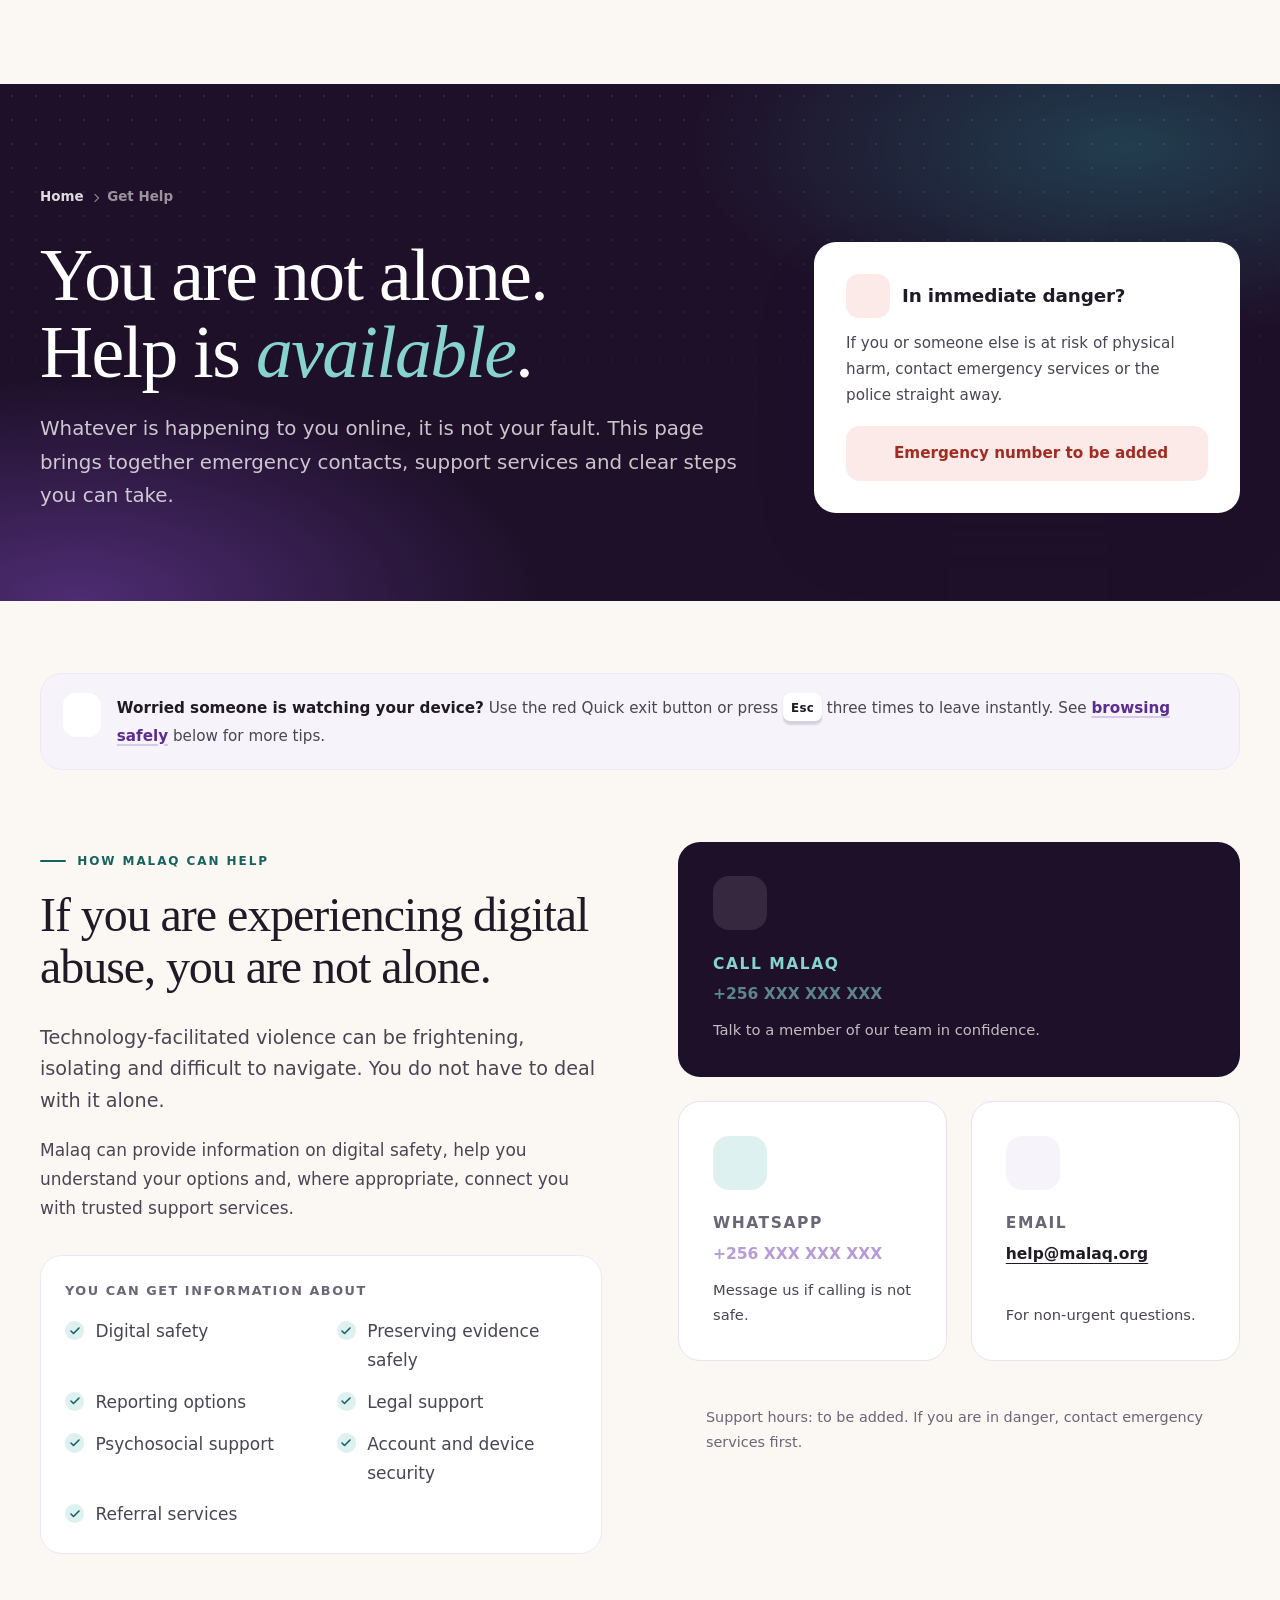
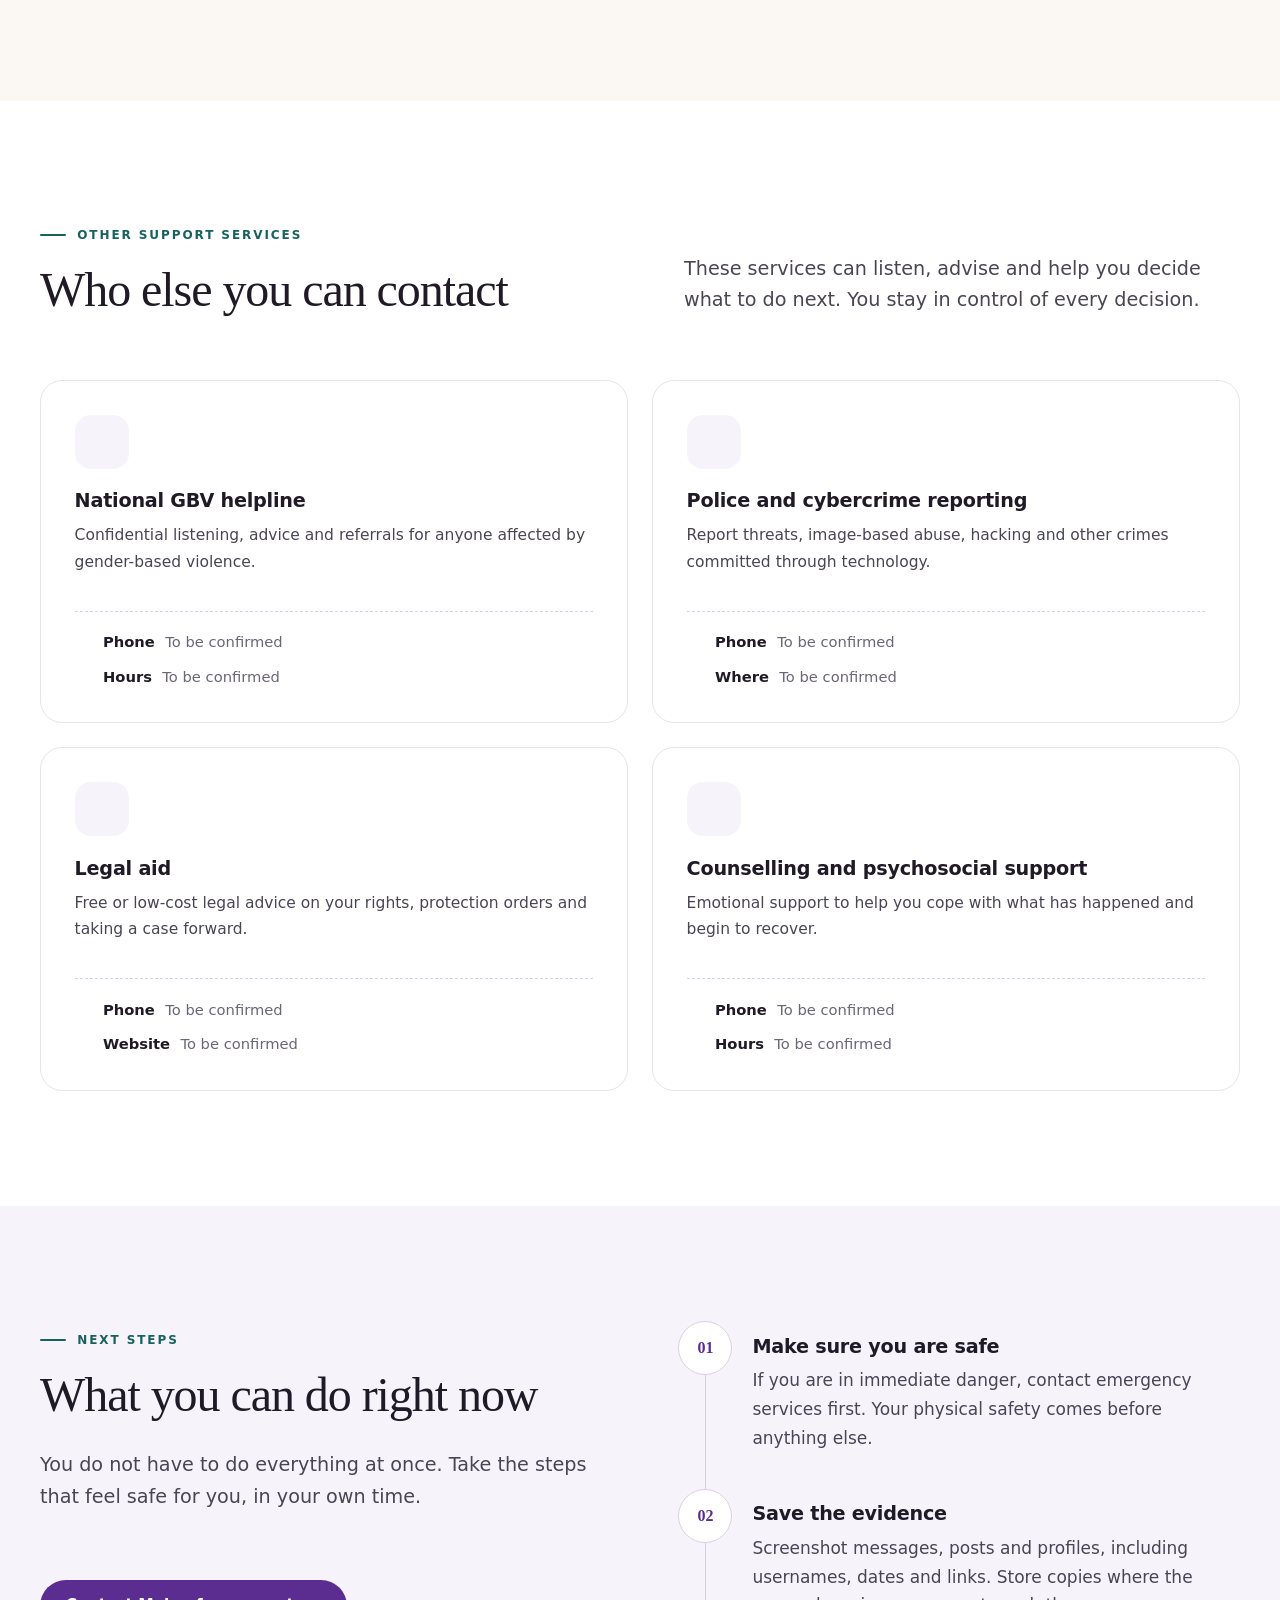
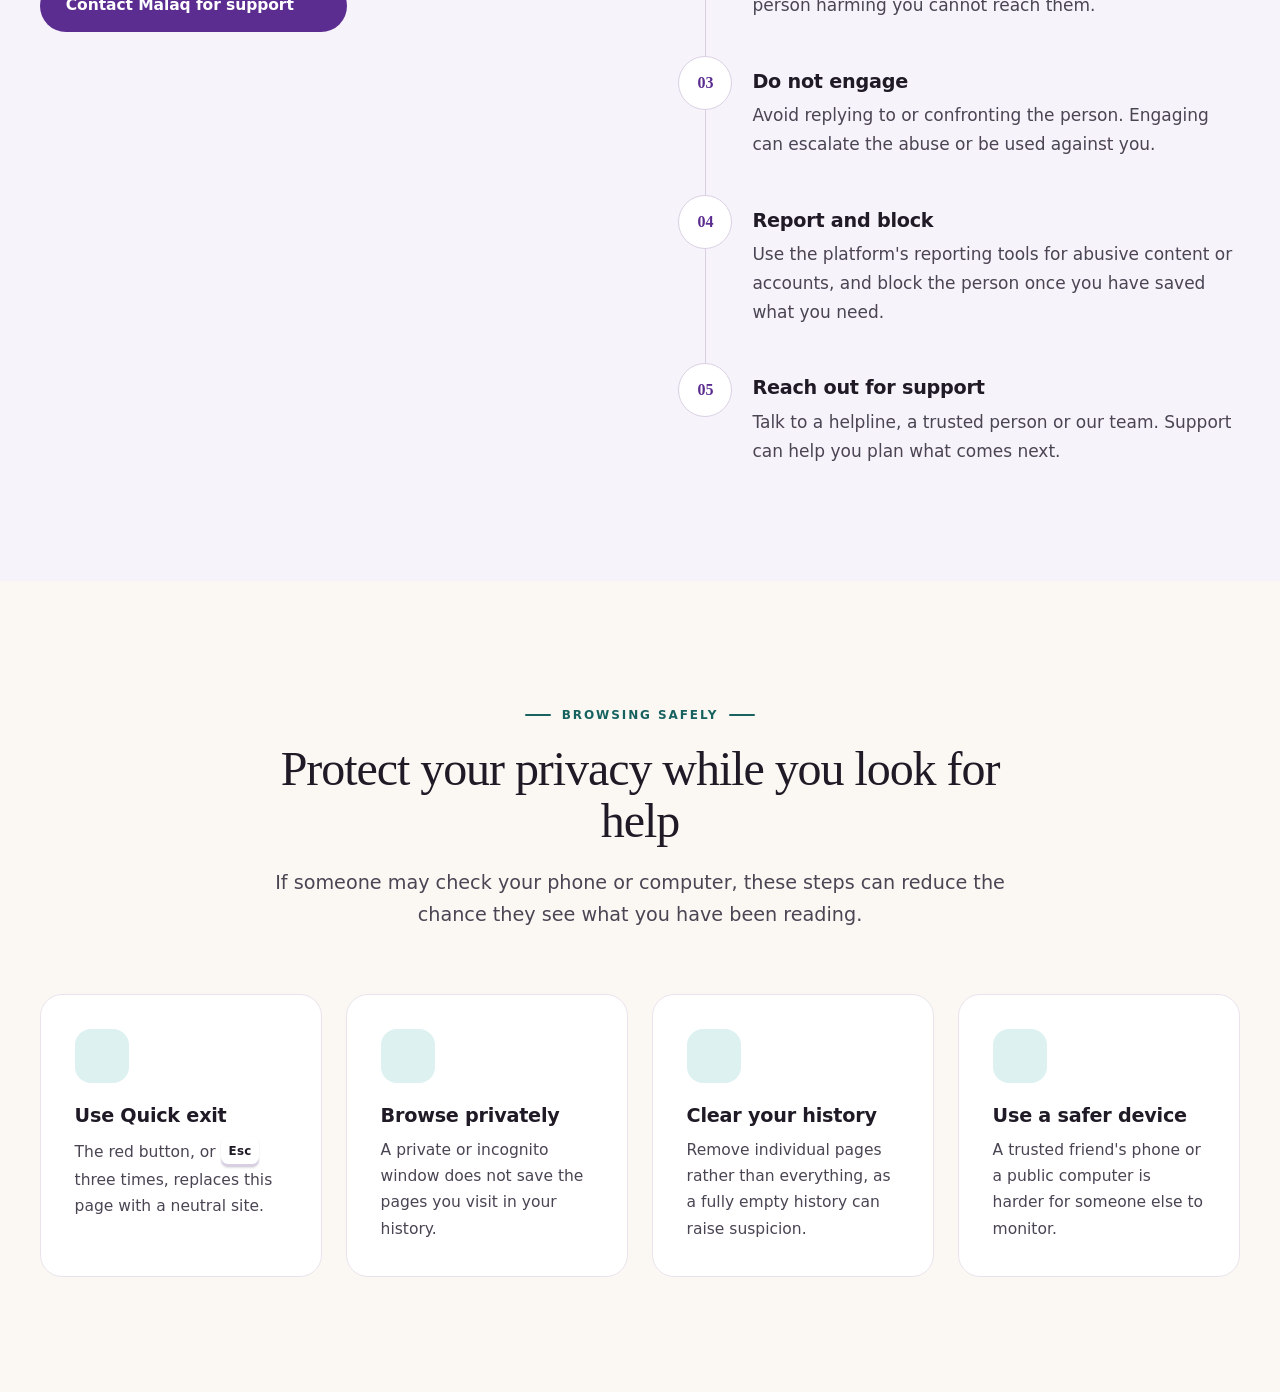
==== get-help.html @ be9f5a0f "Prepare the site for malaq.org Sets the published email addresses to malaq.org mailboxes, adds a sit" ====
<!DOCTYPE html>
<html lang="en">
<head>
  <meta charset="UTF-8" />
  <meta name="viewport" content="width=device-width, initial-scale=1" />
  <meta http-equiv="Content-Security-Policy" content="default-src 'self'; script-src 'self'; style-src 'self' https://fonts.googleapis.com; font-src https://fonts.gstatic.com; img-src 'self' data:; connect-src 'self' https://formspree.io; form-action 'self' https://formspree.io; base-uri 'self'; object-src 'none'; upgrade-insecure-requests" />
  <meta name="referrer" content="strict-origin-when-cross-origin" />
  <title>Get Help | Malaq Impact Initiative</title>
  <meta name="description" content="Support for anyone experiencing technology-facilitated gender-based violence in Uganda: emergency contacts, support services, next steps and safe browsing guidance." />
  <meta name="theme-color" content="#1e1029" />
  <meta property="og:site_name" content="Malaq Impact Initiative" />
  <meta property="og:title" content="Get help | Malaq Impact Initiative" />
  <meta property="og:description" content="Emergency contacts, support services and practical next steps." />
  <meta property="og:type" content="website" />
  <link rel="icon" type="image/svg+xml" href="assets/favicon.svg" />
  <link rel="preconnect" href="https://fonts.googleapis.com" />
  <link rel="preconnect" href="https://fonts.gstatic.com" crossorigin />
  <link rel="stylesheet" href="https://fonts.googleapis.com/css2?family=Fraunces:ital,opsz,wght@0,9..144,400;0,9..144,500;0,9..144,600;1,9..144,400;1,9..144,500&family=Manrope:wght@400;500;600;700;800&display=swap" />
  <link rel="stylesheet" href="assets/css/main.css" />
  <script src="assets/js/boot.js"></script>
  <script type="module" src="assets/js/main.js"></script>
</head>
<body>
  <a class="skip-link" href="#main">Skip to main content</a>
  <div id="site-header"></div>

  <main id="main">
    <section class="page-hero">
      <div class="container page-hero__grid">
        <div>
          <ol class="breadcrumb" data-reveal>
            <li><a class="breadcrumb__link" href="index.html">Home</a></li>
            <li aria-current="page">Get Help</li>
          </ol>
          <h1 class="page-hero__title" data-reveal data-reveal-delay="1">You are not alone. Help is <em>available</em>.</h1>
          <p class="page-hero__lead" data-reveal data-reveal-delay="2">
            Whatever is happening to you online, it is not your fault. This page brings together emergency contacts, support services and clear steps you can take.
          </p>
        </div>

        <aside class="urgent-card" data-reveal data-reveal-delay="3" aria-labelledby="urgent-title">
          <div class="urgent-card__head">
            <span class="icon-badge icon-badge--sm"><svg class="icon" aria-hidden="true"><use href="assets/icons/sprite.svg#alert-triangle"></use></svg></span>
            <h2 id="urgent-title">In immediate danger?</h2>
          </div>
          <p>If you or someone else is at risk of physical harm, contact emergency services or the police straight away.</p>
          <!-- TODO: insert the verified Uganda emergency number. -->
          <p class="urgent-card__number">
            <svg class="icon" aria-hidden="true"><use href="assets/icons/sprite.svg#phone"></use></svg>
            Emergency number to be added
          </p>
        </aside>
      </div>
    </section>

    <!-- Safe browsing notice -->
    <section class="section section--tight">
      <div class="container">
        <div class="notice" data-reveal>
          <span class="icon-badge icon-badge--sm"><svg class="icon" aria-hidden="true"><use href="assets/icons/sprite.svg#eye-off"></use></svg></span>
          <p><strong>Worried someone is watching your device?</strong> Use the red Quick exit button or press <kbd>Esc</kbd> three times to leave instantly. See <a href="#browse-safely">browsing safely</a> below for more tips.</p>
        </div>
      </div>
    </section>

    <!-- How Malaq can help -->
    <section class="section section--flush-top" id="malaq-support">
      <div class="container split split--top">
        <div data-reveal>
          <p class="label">How Malaq can help</p>
          <h2>If you are experiencing digital abuse, you are not alone.</h2>
          <p class="lead">Technology-facilitated violence can be frightening, isolating and difficult to navigate. You do not have to deal with it alone.</p>
          <p>Malaq can provide information on digital safety, help you understand your options and, where appropriate, connect you with trusted support services.</p>
          <div class="survivor-panel">
            <p class="survivor-panel__title">You can get information about</p>
            <ul class="list-check list-check--2col">
              <li>Digital safety</li>
              <li>Preserving evidence safely</li>
              <li>Reporting options</li>
              <li>Legal support</li>
              <li>Psychosocial support</li>
              <li>Account and device security</li>
              <li>Referral services</li>
            </ul>
          </div>
        </div>

        <!-- TODO: add Malaq's support phone, WhatsApp, email and hours. Only publish channels that are monitored. -->
        <div class="grid" data-reveal data-reveal-delay="1">
          <article class="card channel channel--highlight">
            <span class="icon-badge icon-badge--light"><svg class="icon" aria-hidden="true"><use href="assets/icons/sprite.svg#phone"></use></svg></span>
            <p class="channel__label">Call Malaq</p>
            <p class="channel__value channel__value--pending">+256 XXX XXX XXX</p>
            <p>Talk to a member of our team in confidence.</p>
          </article>
          <div class="grid grid--2">
            <article class="card channel">
              <span class="icon-badge icon-badge--teal"><svg class="icon" aria-hidden="true"><use href="assets/icons/sprite.svg#message-circle"></use></svg></span>
              <p class="channel__label">WhatsApp</p>
              <p class="channel__value channel__value--pending">+256 XXX XXX XXX</p>
              <p>Message us if calling is not safe.</p>
            </article>
            <article class="card channel">
              <span class="icon-badge"><svg class="icon" aria-hidden="true"><use href="assets/icons/sprite.svg#mail"></use></svg></span>
              <p class="channel__label">Email</p>
              <p class="channel__value"><a class="channel__link" href="mailto:help@malaq.org">help@malaq.org</a></p>
              <p>For non-urgent questions.</p>
            </article>
          </div>
          <p class="inline-note">
            <svg class="icon" aria-hidden="true"><use href="assets/icons/sprite.svg#clock"></use></svg>
            Support hours: to be added. If you are in danger, contact emergency services first.
          </p>
        </div>
      </div>
    </section>

    <!-- Support services -->
    <section class="section section--white">
      <div class="container">
        <div class="section-head section-head--split">
          <div data-reveal>
            <p class="label">Other support services</p>
            <h2>Who else you can contact</h2>
          </div>
          <p class="lead" data-reveal data-reveal-delay="1">
            These services can listen, advise and help you decide what to do next. You stay in control of every decision.
          </p>
        </div>

        <!-- TODO: fill in verified contact details for each service before launch. -->
        <div class="grid grid--2">
          <article class="card resource" data-reveal>
            <span class="icon-badge"><svg class="icon" aria-hidden="true"><use href="assets/icons/sprite.svg#phone"></use></svg></span>
            <h3>National GBV helpline</h3>
            <p>Confidential listening, advice and referrals for anyone affected by gender-based violence.</p>
            <dl class="resource__details">
              <div class="resource__row"><dt><svg class="icon" aria-hidden="true"><use href="assets/icons/sprite.svg#phone"></use></svg>Phone</dt><dd>To be confirmed</dd></div>
              <div class="resource__row"><dt><svg class="icon" aria-hidden="true"><use href="assets/icons/sprite.svg#clock"></use></svg>Hours</dt><dd>To be confirmed</dd></div>
            </dl>
          </article>
          <article class="card resource" data-reveal data-reveal-delay="1">
            <span class="icon-badge"><svg class="icon" aria-hidden="true"><use href="assets/icons/sprite.svg#flag"></use></svg></span>
            <h3>Police and cybercrime reporting</h3>
            <p>Report threats, image-based abuse, hacking and other crimes committed through technology.</p>
            <dl class="resource__details">
              <div class="resource__row"><dt><svg class="icon" aria-hidden="true"><use href="assets/icons/sprite.svg#phone"></use></svg>Phone</dt><dd>To be confirmed</dd></div>
              <div class="resource__row"><dt><svg class="icon" aria-hidden="true"><use href="assets/icons/sprite.svg#map-pin"></use></svg>Where</dt><dd>To be confirmed</dd></div>
            </dl>
          </article>
          <article class="card resource" data-reveal>
            <span class="icon-badge"><svg class="icon" aria-hidden="true"><use href="assets/icons/sprite.svg#briefcase"></use></svg></span>
            <h3>Legal aid</h3>
            <p>Free or low-cost legal advice on your rights, protection orders and taking a case forward.</p>
            <dl class="resource__details">
              <div class="resource__row"><dt><svg class="icon" aria-hidden="true"><use href="assets/icons/sprite.svg#phone"></use></svg>Phone</dt><dd>To be confirmed</dd></div>
              <div class="resource__row"><dt><svg class="icon" aria-hidden="true"><use href="assets/icons/sprite.svg#globe"></use></svg>Website</dt><dd>To be confirmed</dd></div>
            </dl>
          </article>
          <article class="card resource" data-reveal data-reveal-delay="1">
            <span class="icon-badge"><svg class="icon" aria-hidden="true"><use href="assets/icons/sprite.svg#activity"></use></svg></span>
            <h3>Counselling and psychosocial support</h3>
            <p>Emotional support to help you cope with what has happened and begin to recover.</p>
            <dl class="resource__details">
              <div class="resource__row"><dt><svg class="icon" aria-hidden="true"><use href="assets/icons/sprite.svg#phone"></use></svg>Phone</dt><dd>To be confirmed</dd></div>
              <div class="resource__row"><dt><svg class="icon" aria-hidden="true"><use href="assets/icons/sprite.svg#clock"></use></svg>Hours</dt><dd>To be confirmed</dd></div>
            </dl>
          </article>
        </div>
      </div>
    </section>

    <!-- Steps -->
    <section class="section section--lilac" id="next-steps">
      <div class="container split split--top">
        <div class="sticky-col" data-reveal>
          <p class="label">Next steps</p>
          <h2>What you can do right now</h2>
          <p class="lead">You do not have to do everything at once. Take the steps that feel safe for you, in your own time.</p>
          <a class="btn mt-lg" href="#malaq-support">
            Contact Malaq for support
            <svg class="icon" aria-hidden="true"><use href="assets/icons/sprite.svg#arrow-right"></use></svg>
          </a>
        </div>
        <ol class="steps" data-reveal data-reveal-delay="1">
          <li class="step"><div><h3>Make sure you are safe</h3><p>If you are in immediate danger, contact emergency services first. Your physical safety comes before anything else.</p></div></li>
          <li class="step"><div><h3>Save the evidence</h3><p>Screenshot messages, posts and profiles, including usernames, dates and links. Store copies where the person harming you cannot reach them.</p></div></li>
          <li class="step"><div><h3>Do not engage</h3><p>Avoid replying to or confronting the person. Engaging can escalate the abuse or be used against you.</p></div></li>
          <li class="step"><div><h3>Report and block</h3><p>Use the platform's reporting tools for abusive content or accounts, and block the person once you have saved what you need.</p></div></li>
          <li class="step"><div><h3>Reach out for support</h3><p>Talk to a helpline, a trusted person or our team. Support can help you plan what comes next.</p></div></li>
        </ol>
      </div>
    </section>

    <!-- Browse safely -->
    <section class="section" id="browse-safely">
      <div class="container">
        <div class="section-head section-head--center" data-reveal>
          <p class="label">Browsing safely</p>
          <h2>Protect your privacy while you look for help</h2>
          <p class="lead">If someone may check your phone or computer, these steps can reduce the chance they see what you have been reading.</p>
        </div>
        <div class="grid grid--4">
          <article class="card card--hover" data-reveal>
            <span class="icon-badge icon-badge--teal"><svg class="icon" aria-hidden="true"><use href="assets/icons/sprite.svg#exit"></use></svg></span>
            <h3>Use Quick exit</h3>
            <p>The red button, or <kbd>Esc</kbd> three times, replaces this page with a neutral site.</p>
          </article>
          <article class="card card--hover" data-reveal data-reveal-delay="1">
            <span class="icon-badge icon-badge--teal"><svg class="icon" aria-hidden="true"><use href="assets/icons/sprite.svg#eye-off"></use></svg></span>
            <h3>Browse privately</h3>
            <p>A private or incognito window does not save the pages you visit in your history.</p>
          </article>
          <article class="card card--hover" data-reveal data-reveal-delay="2">
            <span class="icon-badge icon-badge--teal"><svg class="icon" aria-hidden="true"><use href="assets/icons/sprite.svg#trash"></use></svg></span>
            <h3>Clear your history</h3>
            <p>Remove individual pages rather than everything, as a fully empty history can raise suspicion.</p>
          </article>
          <article class="card card--hover" data-reveal data-reveal-delay="3">
            <span class="icon-badge icon-badge--teal"><svg class="icon" aria-hidden="true"><use href="assets/icons/sprite.svg#monitor"></use></svg></span>
            <h3>Use a safer device</h3>
            <p>A trusted friend's phone or a public computer is harder for someone else to monitor.</p>
          </article>
        </div>
      </div>
    </section>
  </main>

  <div id="site-footer"></div>
</body>
</html>
---- assets/css/main.css ----
/* ==========================================================================
   Malaq Impact Initiative: design system
   1. Tokens  2. Base  3. Layout  4. Typography  5. Buttons and links
   6. Header  7. Footer  8. Heroes  9. Components  10. Pages  11. Motion
   ========================================================================== */

/* 1. Tokens ------------------------------------------------------------- */
:root {
  --plum-950: #170c20;
  --plum-900: #1e1029;
  --plum-800: #2a1640;
  --plum-700: #3b1f5c;
  --purple-600: #5c2d91;
  --purple-500: #7443ae;
  --purple-300: #b79bd8;
  --purple-200: #d8c8ea;
  --purple-100: #eee7f6;
  --purple-50: #f7f3fb;

  --teal-800: #0f4a48;
  --teal-700: #17625f;
  --teal-600: #1f7a78;
  --teal-500: #2ca6a4;
  --teal-300: #86d3d0;
  --teal-100: #dcf1f0;

  --apricot: #f2b880;
  --cream: #fbf8f4;
  --sand: #f4eee6;
  --white: #ffffff;

  --ink: #1f1a26;
  --ink-2: #4a4453;
  --ink-3: #6b6576;
  --line: #e9e2ec;
  --line-strong: #d9cfe2;

  --exit: #c2372b;
  --exit-dark: #a12c22;
  --success: #1c6e46;
  --success-bg: #e3f3ea;
  --error: #b3261e;
  --error-bg: #fbeae8;

  --font-display: "Fraunces", Georgia, "Times New Roman", serif;
  --font-sans: "Manrope", system-ui, -apple-system, "Segoe UI", Roboto, sans-serif;

  --container: 1240px;
  --gutter: clamp(1.25rem, 4vw, 2.5rem);
  --section-y: clamp(4.5rem, 9vw, 7.5rem);
  --header-h: 72px;

  --r-sm: 8px;
  --r-md: 14px;
  --r-lg: 22px;
  --r-xl: 30px;
  --r-full: 999px;

  --shadow-sm: 0 1px 2px rgba(30, 16, 41, 0.05), 0 4px 14px rgba(30, 16, 41, 0.05);
  --shadow-md: 0 18px 40px -20px rgba(30, 16, 41, 0.28);
  --shadow-lg: 0 32px 70px -28px rgba(30, 16, 41, 0.45);

  --ease: cubic-bezier(0.22, 1, 0.36, 1);
}

@media (min-width: 1180px) {
  :root {
    --header-h: 84px;
  }
}

/* 2. Base --------------------------------------------------------------- */
*,
*::before,
*::after {
  box-sizing: border-box;
}

html {
  -webkit-text-size-adjust: 100%;
  text-size-adjust: 100%;
  scroll-behavior: smooth;
  scroll-padding-top: calc(var(--header-h) + 1rem);
}

html.has-menu-open {
  overflow: hidden;
}

html.is-exiting body {
  visibility: hidden;
}

body {
  margin: 0;
  min-height: 100vh;
  font-family: var(--font-sans);
  font-size: 1rem;
  line-height: 1.7;
  color: var(--ink-2);
  background: var(--cream);
  -webkit-font-smoothing: antialiased;
  -moz-osx-font-smoothing: grayscale;
  text-rendering: optimizeLegibility;
  overflow-x: hidden;
}

@media (min-width: 768px) {
  body {
    font-size: 1.0625rem;
  }
}

img,
svg,
video {
  display: block;
  max-width: 100%;
}

a {
  color: inherit;
  text-decoration: none;
}

:where(p, li, dd) a:where(:not([class])) {
  color: var(--purple-600);
  font-weight: 600;
  text-decoration: underline;
  text-decoration-color: var(--purple-200);
  text-decoration-thickness: 2px;
  text-underline-offset: 3px;
  transition: text-decoration-color 0.2s ease, color 0.2s ease;
}

:where(p, li, dd) a:where(:not([class])):hover {
  color: var(--plum-700);
  text-decoration-color: currentColor;
}

button,
input,
select,
textarea {
  font: inherit;
  color: inherit;
}

button {
  cursor: pointer;
}

::selection {
  background: var(--teal-100);
  color: var(--ink);
}

:focus-visible {
  outline: 3px solid var(--teal-500);
  outline-offset: 3px;
  border-radius: 6px;
}

.sr-only {
  position: absolute;
  width: 1px;
  height: 1px;
  padding: 0;
  margin: -1px;
  overflow: hidden;
  clip: rect(0, 0, 0, 0);
  white-space: nowrap;
  border: 0;
}

.skip-link {
  position: fixed;
  top: 0.75rem;
  left: 0.75rem;
  z-index: 1000;
  padding: 0.75rem 1.1rem;
  border-radius: var(--r-sm);
  background: var(--plum-900);
  color: #fff;
  font-weight: 700;
  transform: translateY(-160%);
  transition: transform 0.2s ease;
}

.skip-link:focus {
  transform: translateY(0);
}

.icon {
  width: 24px;
  height: 24px;
  flex-shrink: 0;
  fill: none;
  stroke: currentColor;
  stroke-width: 1.8;
  stroke-linecap: round;
  stroke-linejoin: round;
}

kbd {
  display: inline-grid;
  place-items: center;
  min-width: 2.35rem;
  height: 1.9rem;
  padding: 0 0.5rem;
  border-radius: 7px;
  background: #fff;
  color: var(--ink);
  font: 700 0.74rem/1 var(--font-sans);
  letter-spacing: 0.02em;
  box-shadow: inset 0 -3px 0 var(--line-strong), 0 1px 2px rgba(0, 0, 0, 0.12);
  vertical-align: middle;
}

/* 3. Layout ------------------------------------------------------------- */
.container {
  width: 100%;
  max-width: calc(var(--container) + var(--gutter) * 2);
  margin-inline: auto;
  padding-inline: var(--gutter);
}

.container--narrow {
  max-width: calc(860px + var(--gutter) * 2);
}

.section {
  position: relative;
  padding-block: var(--section-y);
}

.section--tight {
  padding-block: clamp(3rem, 6vw, 4.5rem);
}

.section--flush-top {
  padding-top: 0;
}

.section--white {
  background: var(--white);
}

.section--sand {
  background: var(--sand);
}

.section--lilac {
  background: var(--purple-50);
}

.grid {
  display: grid;
  grid-template-columns: minmax(0, 1fr);
  gap: clamp(1rem, 2.4vw, 1.5rem);
}

@media (min-width: 640px) {
  .grid--2,
  .grid--3,
  .grid--4 {
    grid-template-columns: repeat(2, minmax(0, 1fr));
  }
}

@media (min-width: 1024px) {
  .grid--3 {
    grid-template-columns: repeat(3, minmax(0, 1fr));
  }

  .grid--4 {
    grid-template-columns: repeat(4, minmax(0, 1fr));
  }
}

.split {
  display: grid;
  gap: clamp(2.5rem, 6vw, 5.5rem);
  align-items: center;
}

@media (min-width: 960px) {
  .split {
    grid-template-columns: repeat(2, minmax(0, 1fr));
  }

  .split--top {
    align-items: start;
  }

  .split--wide-right {
    grid-template-columns: minmax(0, 0.85fr) minmax(0, 1.15fr);
  }

  .split--reverse > :first-child {
    order: 2;
  }

  .sticky-col {
    position: sticky;
    top: calc(var(--header-h) + 2rem);
  }
}

.stack > * + * {
  margin-top: 1rem;
}


/* 4. Typography --------------------------------------------------------- */
h1,
h2,
h3,
h4 {
  margin: 0 0 0.6em;
  color: var(--ink);
  line-height: 1.15;
}

h1,
h2 {
  font-family: var(--font-display);
  font-weight: 500;
  letter-spacing: -0.022em;
}

h1 {
  font-size: clamp(2.5rem, 5.5vw, 4.5rem);
  line-height: 1.04;
}

h2 {
  font-size: clamp(2rem, 3.8vw, 3rem);
  line-height: 1.08;
}

h3 {
  font-size: 1.2rem;
  font-weight: 700;
  letter-spacing: -0.012em;
  line-height: 1.3;
}

h4 {
  font-size: 1rem;
  font-weight: 700;
}

h1 em,
h2 em {
  font-style: italic;
  font-weight: 400;
  color: var(--teal-600);
}

p {
  margin: 0 0 1em;
}

p:last-child {
  margin-bottom: 0;
}

.lead {
  font-size: clamp(1.08rem, 1.5vw, 1.24rem);
  line-height: 1.65;
  color: var(--ink-2);
}

.label {
  display: inline-flex;
  align-items: center;
  gap: 0.7rem;
  margin: 0 0 1.15rem;
  font-size: 0.75rem;
  font-weight: 800;
  letter-spacing: 0.16em;
  text-transform: uppercase;
  color: var(--teal-700);
}

.label::before {
  content: "";
  width: 26px;
  height: 2px;
  border-radius: 2px;
  background: currentColor;
}

.label--light {
  color: var(--teal-300);
}

.section-head {
  max-width: 740px;
  margin-bottom: clamp(2.5rem, 5vw, 4rem);
}

.section-head h2 {
  margin-bottom: 0;
}

.section-head .lead {
  margin-top: 1.25rem;
}

.section-head--center {
  margin-inline: auto;
  text-align: center;
}

.section-head--center .label::after {
  content: "";
  width: 26px;
  height: 2px;
  border-radius: 2px;
  background: currentColor;
}

.section-head--split {
  display: grid;
  gap: 1.25rem;
  max-width: none;
}

.section-head--split .lead {
  margin-top: 0;
}

@media (min-width: 960px) {
  .section-head--split {
    grid-template-columns: minmax(0, 1fr) minmax(0, 1fr);
    gap: 5.5rem;
    align-items: end;
  }
}

/* 5. Buttons and links -------------------------------------------------- */
.btn {
  --btn-bg: var(--purple-600);
  --btn-fg: #fff;
  --btn-bd: transparent;
  --btn-bg-hover: var(--plum-700);
  display: inline-flex;
  align-items: center;
  justify-content: center;
  gap: 0.6rem;
  min-height: 52px;
  padding: 0.8rem 1.55rem;
  border: 1.5px solid var(--btn-bd);
  border-radius: var(--r-full);
  background: var(--btn-bg);
  color: var(--btn-fg);
  font: 700 0.97rem/1.1 var(--font-sans);
  letter-spacing: -0.005em;
  text-align: center;
  white-space: nowrap;
  cursor: pointer;
  transition: background-color 0.25s ease, border-color 0.25s ease, color 0.25s ease, transform 0.3s var(--ease),
    box-shadow 0.3s ease;
}

.btn .icon {
  width: 18px;
  height: 18px;
  stroke-width: 2.2;
  transition: transform 0.3s var(--ease);
}

.btn:hover {
  background: var(--btn-bg-hover);
  color: var(--btn-fg);
  transform: translateY(-2px);
  box-shadow: var(--shadow-md);
}

.btn:hover .icon {
  transform: translateX(3px);
}

.btn:active {
  transform: translateY(0);
}

.btn[disabled],
.btn.is-loading {
  cursor: progress;
  opacity: 0.85;
  transform: none;
}

.btn--teal {
  --btn-bg: var(--teal-300);
  --btn-fg: var(--plum-950);
  --btn-bg-hover: #a6e0dd;
}

.btn--white {
  --btn-bg: #fff;
  --btn-fg: var(--plum-900);
  --btn-bg-hover: var(--purple-50);
}

.btn--outline {
  --btn-bg: transparent;
  --btn-fg: var(--ink);
  --btn-bd: var(--line-strong);
  --btn-bg-hover: var(--white);
}

.btn--outline:hover {
  border-color: var(--ink);
  box-shadow: none;
}

.btn--outline-light {
  --btn-bg: transparent;
  --btn-fg: #fff;
  --btn-bd: rgba(255, 255, 255, 0.35);
  --btn-bg-hover: rgba(255, 255, 255, 0.08);
}

.btn--outline-light:hover {
  border-color: #fff;
  box-shadow: none;
}

.btn--sm {
  min-height: 42px;
  padding: 0.55rem 1.1rem;
  font-size: 0.9rem;
}

.btn-group {
  display: flex;
  flex-wrap: wrap;
  gap: 0.85rem;
}

.btn-group--center {
  justify-content: center;
}

@media (max-width: 479px) {
  .btn-group .btn {
    flex: 1 1 100%;
  }
}

.btn .spinner {
  display: none;
  width: 18px;
  height: 18px;
  border: 2px solid rgba(255, 255, 255, 0.35);
  border-top-color: #fff;
  border-radius: 50%;
  animation: spin 0.8s linear infinite;
}

.btn.is-loading .spinner {
  display: block;
}

.btn.is-loading .icon {
  display: none;
}

.link-arrow {
  display: inline-flex;
  align-items: center;
  gap: 0.5rem;
  font-weight: 700;
  color: var(--purple-600);
  transition: color 0.2s ease, gap 0.3s var(--ease);
}

.link-arrow .icon {
  width: 18px;
  height: 18px;
  stroke-width: 2.2;
  transition: transform 0.3s var(--ease);
}

.link-arrow:hover {
  color: var(--plum-700);
}

.link-arrow:hover .icon {
  transform: translateX(4px);
}

.link-arrow--light {
  color: var(--teal-300);
}

.link-arrow--light:hover {
  color: #fff;
}

/* 6. Header ------------------------------------------------------------- */
#site-header {
  position: sticky;
  top: 0;
  z-index: 100;
  min-height: var(--header-h);
}

.site-header {
  position: relative;
  display: flex;
  align-items: center;
  height: var(--header-h);
  transition: box-shadow 0.3s ease;
}

/* The blur lives on a pseudo-element: backdrop-filter on the header itself
   would become the containing block for the fixed mobile menu. */
.site-header::before {
  content: "";
  position: absolute;
  inset: 0;
  z-index: -1;
  background: rgba(251, 248, 244, 0.86);
  -webkit-backdrop-filter: saturate(160%) blur(14px);
  backdrop-filter: saturate(160%) blur(14px);
  border-bottom: 1px solid transparent;
  transition: background-color 0.3s ease, border-color 0.3s ease;
}

.site-header.is-scrolled {
  box-shadow: 0 10px 30px -24px rgba(30, 16, 41, 0.45);
}

.site-header.is-scrolled::before,
.site-header[data-menu-open="true"]::before {
  background: rgba(251, 248, 244, 0.97);
  border-bottom-color: var(--line);
}

.site-header__inner {
  display: flex;
  align-items: center;
  gap: 1rem;
}

.brand {
  display: inline-flex;
  align-items: center;
  gap: 0.65rem;
  min-width: 0;
  margin-right: auto;
  color: var(--plum-900);
}

.brand__mark {
  width: 36px;
  height: 36px;
  flex-shrink: 0;
  transition: transform 0.4s var(--ease);
}

.brand:hover .brand__mark {
  transform: rotate(-6deg) scale(1.04);
}

.brand__text {
  display: flex;
  flex-direction: column;
  min-width: 0;
  line-height: 1;
}

.brand__name {
  font-family: var(--font-display);
  font-size: 1.14rem;
  font-weight: 600;
  letter-spacing: -0.01em;
}

.brand__sub {
  margin-top: 0.28rem;
  font-size: 0.56rem;
  font-weight: 800;
  letter-spacing: 0.17em;
  text-transform: uppercase;
  color: var(--ink-3);
  white-space: nowrap;
}

.brand--light {
  color: #fff;
}

.brand--light .brand__sub {
  color: rgba(255, 255, 255, 0.55);
}

@media (min-width: 1180px) {
  .brand__mark {
    width: 40px;
    height: 40px;
  }

  .brand__name {
    font-size: 1.28rem;
  }

  .brand__sub {
    font-size: 0.6rem;
  }
}

.nav {
  display: none;
}

.nav__list {
  display: flex;
  align-items: center;
  gap: 0.1rem;
  margin: 0;
  padding: 0;
  list-style: none;
}

.nav__link {
  position: relative;
  display: block;
  padding: 0.55rem 0.75rem;
  border-radius: var(--r-full);
  font-size: 0.92rem;
  font-weight: 600;
  color: var(--ink-2);
  transition: color 0.2s ease, background-color 0.2s ease;
}

.nav__link:hover {
  color: var(--ink);
  background: var(--purple-50);
}

.nav__link[aria-current="page"] {
  color: var(--purple-600);
}

.nav__link[aria-current="page"]::after {
  content: "";
  position: absolute;
  left: 50%;
  bottom: 0.12rem;
  width: 5px;
  height: 5px;
  border-radius: 50%;
  background: var(--teal-500);
  transform: translateX(-50%);
}

.header-actions {
  display: flex;
  align-items: center;
  gap: 0.5rem;
  flex-shrink: 0;
}

.header-help {
  display: none;
}

@media (min-width: 1180px) {
  .nav,
  .header-help {
    display: inline-flex;
  }

  .header-actions {
    gap: 0.6rem;
  }
}

.quick-exit {
  display: inline-flex;
  align-items: center;
  gap: 0.45rem;
  height: 42px;
  padding: 0 1rem 0 0.85rem;
  border: 0;
  border-radius: var(--r-full);
  background: var(--exit);
  color: #fff;
  font: 700 0.86rem/1 var(--font-sans);
  white-space: nowrap;
  box-shadow: 0 8px 18px -10px rgba(194, 55, 43, 0.75);
  transition: background-color 0.2s ease, transform 0.2s ease;
}

.quick-exit .icon {
  width: 17px;
  height: 17px;
  stroke-width: 2.3;
}

.quick-exit:hover {
  background: var(--exit-dark);
  transform: translateY(-1px);
}

.quick-exit__short {
  display: none;
}

@media (max-width: 399px) {
  .quick-exit {
    padding: 0 0.85rem 0 0.75rem;
  }

  .quick-exit__full {
    display: none;
  }

  .quick-exit__short {
    display: inline;
  }
}

.nav-toggle {
  display: inline-grid;
  place-items: center;
  width: 44px;
  height: 44px;
  padding: 0;
  border: 1px solid var(--line-strong);
  border-radius: 13px;
  background: var(--white);
  color: var(--ink);
  transition: border-color 0.2s ease, background-color 0.2s ease;
}

.nav-toggle:hover {
  border-color: var(--ink-3);
}

.nav-toggle__bars {
  position: relative;
  width: 18px;
  height: 12px;
}

.nav-toggle__bars span {
  position: absolute;
  left: 0;
  width: 100%;
  height: 2px;
  border-radius: 2px;
  background: currentColor;
  transition: top 0.3s var(--ease), transform 0.3s var(--ease), opacity 0.2s ease;
}

.nav-toggle__bars span:nth-child(1) {
  top: 0;
}

.nav-toggle__bars span:nth-child(2) {
  top: 5px;
}

.nav-toggle__bars span:nth-child(3) {
  top: 10px;
}

[data-menu-open="true"] .nav-toggle__bars span:nth-child(1) {
  top: 5px;
  transform: rotate(45deg);
}

[data-menu-open="true"] .nav-toggle__bars span:nth-child(2) {
  opacity: 0;
}

[data-menu-open="true"] .nav-toggle__bars span:nth-child(3) {
  top: 5px;
  transform: rotate(-45deg);
}

@media (min-width: 1180px) {
  .nav-toggle {
    display: none;
  }
}

.mobile-menu {
  position: fixed;
  inset: var(--header-h) 0 0 0;
  overflow-y: auto;
  overscroll-behavior: contain;
  background: var(--cream);
  visibility: hidden;
  opacity: 0;
  transform: translateY(-10px);
  transition: opacity 0.3s var(--ease), transform 0.4s var(--ease), visibility 0s linear 0.4s;
}

[data-menu-open="true"] .mobile-menu {
  visibility: visible;
  opacity: 1;
  transform: none;
  transition: opacity 0.3s var(--ease), transform 0.4s var(--ease), visibility 0s;
}

@media (min-width: 1180px) {
  .mobile-menu {
    display: none;
  }
}

.mobile-menu__inner {
  display: flex;
  flex-direction: column;
  gap: 2rem;
  min-height: 100%;
  padding-block: 1rem 2rem;
}

.mobile-menu__list {
  margin: 0;
  padding: 0;
  list-style: none;
  counter-reset: menu;
}

@media (min-width: 700px) {
  .mobile-menu__list {
    display: grid;
    grid-template-columns: 1fr 1fr;
    column-gap: 2.5rem;
  }
}

.mobile-menu__list li {
  border-bottom: 1px solid var(--line);
  opacity: 0;
  transform: translateY(12px);
  transition: opacity 0.4s var(--ease), transform 0.5s var(--ease);
}

[data-menu-open="true"] .mobile-menu__list li {
  opacity: 1;
  transform: none;
}

[data-menu-open="true"] .mobile-menu__list li:nth-child(2) { transition-delay: 0.03s; }
[data-menu-open="true"] .mobile-menu__list li:nth-child(3) { transition-delay: 0.06s; }
[data-menu-open="true"] .mobile-menu__list li:nth-child(4) { transition-delay: 0.09s; }
[data-menu-open="true"] .mobile-menu__list li:nth-child(5) { transition-delay: 0.12s; }
[data-menu-open="true"] .mobile-menu__list li:nth-child(6) { transition-delay: 0.15s; }
[data-menu-open="true"] .mobile-menu__list li:nth-child(7) { transition-delay: 0.18s; }
[data-menu-open="true"] .mobile-menu__list li:nth-child(8) { transition-delay: 0.21s; }

.mobile-menu__link {
  display: flex;
  align-items: baseline;
  gap: 1rem;
  padding: 0.9rem 0;
  font-family: var(--font-display);
  font-size: clamp(1.45rem, 5.6vw, 1.85rem);
  font-weight: 500;
  letter-spacing: -0.015em;
  color: var(--ink);
  transition: color 0.2s ease, padding 0.3s var(--ease);
}

.mobile-menu__link::before {
  counter-increment: menu;
  content: counter(menu, decimal-leading-zero);
  min-width: 1.6rem;
  font: 700 0.7rem/1 var(--font-sans);
  letter-spacing: 0.08em;
  color: var(--ink-3);
}

.mobile-menu__link:hover {
  padding-left: 0.35rem;
  color: var(--purple-600);
}

.mobile-menu__link[aria-current="page"] {
  color: var(--purple-600);
}

.mobile-menu__link[aria-current="page"]::before {
  color: var(--teal-600);
}

.mobile-menu__foot {
  margin-top: auto;
  padding: 1.5rem;
  border-radius: var(--r-lg);
  background: var(--plum-900);
  color: rgba(255, 255, 255, 0.72);
  font-size: 0.93rem;
}

.mobile-menu__title {
  margin-bottom: 0.4rem;
  font-family: var(--font-display);
  font-size: 1.3rem;
  color: #fff;
}

.mobile-menu__foot .btn {
  margin-top: 1.1rem;
}

/* 7. Footer ------------------------------------------------------------- */
.site-footer {
  position: relative;
  overflow: hidden;
  isolation: isolate;
  background: var(--plum-950);
  color: rgba(255, 255, 255, 0.64);
}

.site-footer::before {
  content: "";
  position: absolute;
  inset: 0;
  z-index: -1;
  background: radial-gradient(45% 55% at 100% 0%, rgba(44, 166, 164, 0.16), transparent 70%),
    radial-gradient(40% 50% at 0% 100%, rgba(116, 67, 174, 0.28), transparent 70%);
}

.footer-cta {
  display: grid;
  gap: 2rem;
  padding-block: clamp(3.5rem, 7vw, 5.5rem);
  border-bottom: 1px solid rgba(255, 255, 255, 0.1);
}

@media (min-width: 900px) {
  .footer-cta {
    grid-template-columns: minmax(0, 1fr) auto;
    align-items: end;
  }
}

.footer-cta__title {
  max-width: 17ch;
  margin: 0;
  color: #fff;
  font-size: clamp(2.1rem, 4.6vw, 3.5rem);
}

.footer-cta__title em {
  color: var(--teal-300);
}

.footer-main {
  display: grid;
  gap: 2.5rem;
  padding-block: clamp(3rem, 6vw, 4.5rem);
}

@media (min-width: 640px) {
  .footer-main {
    grid-template-columns: repeat(2, minmax(0, 1fr));
  }
}

@media (min-width: 1024px) {
  .footer-main {
    grid-template-columns: minmax(0, 1.6fr) repeat(3, minmax(0, 1fr));
    gap: 3rem;
  }
}

.footer-about {
  max-width: 36ch;
  margin: 1.25rem 0 0;
  font-size: 0.95rem;
}

.footer__heading {
  margin: 0 0 1.15rem;
  font-family: var(--font-sans);
  line-height: 1.3;
  font-size: 0.72rem;
  font-weight: 800;
  letter-spacing: 0.16em;
  text-transform: uppercase;
  color: #fff;
}

.footer__links {
  display: grid;
  gap: 0.75rem;
  margin: 0;
  padding: 0;
  list-style: none;
}

.footer__link {
  font-size: 0.95rem;
  color: rgba(255, 255, 255, 0.7);
  transition: color 0.2s ease;
}

.footer__link:hover {
  color: #fff;
}

.footer__contact {
  display: flex;
  align-items: flex-start;
  gap: 0.65rem;
  font-size: 0.95rem;
}

.footer-about + .footer__contact {
  margin: 1rem 0 0;
}

.footer__contact .icon {
  width: 18px;
  height: 18px;
  margin-top: 0.2rem;
  color: var(--teal-300);
}

.socials {
  display: flex;
  flex-wrap: wrap;
  gap: 0.55rem;
  margin-top: 1.6rem;
}

.social {
  display: grid;
  place-items: center;
  width: 42px;
  height: 42px;
  border: 1px solid rgba(255, 255, 255, 0.16);
  border-radius: 50%;
  color: rgba(255, 255, 255, 0.82);
  transition: background-color 0.25s ease, color 0.25s ease, border-color 0.25s ease, transform 0.3s var(--ease);
}

.social .icon {
  width: 18px;
  height: 18px;
}

.social:hover {
  background: var(--teal-300);
  border-color: var(--teal-300);
  color: var(--plum-950);
  transform: translateY(-3px);
}

.footer-bottom {
  display: flex;
  flex-wrap: wrap;
  align-items: center;
  justify-content: space-between;
  gap: 0.9rem 2rem;
  padding-block: 1.6rem;
  border-top: 1px solid rgba(255, 255, 255, 0.1);
  font-size: 0.85rem;
  color: rgba(255, 255, 255, 0.5);
}

.footer-bottom p {
  margin: 0;
}

.footer-safety {
  display: inline-flex;
  flex-wrap: wrap;
  align-items: center;
  gap: 0.35rem;
}

.footer-safety kbd {
  min-width: 2rem;
  height: 1.6rem;
  font-size: 0.66rem;
}

.footer-wordmark {
  margin: 0 0 -0.16em;
  font-family: var(--font-display);
  font-size: clamp(6rem, 24vw, 19rem);
  font-weight: 500;
  line-height: 0.8;
  letter-spacing: -0.05em;
  text-align: center;
  color: rgba(255, 255, 255, 0.035);
  white-space: nowrap;
  user-select: none;
  pointer-events: none;
}

.back-to-top {
  position: fixed;
  right: clamp(1rem, 3vw, 1.75rem);
  bottom: clamp(1rem, 3vw, 1.75rem);
  z-index: 90;
  display: grid;
  place-items: center;
  width: 48px;
  height: 48px;
  border: 0;
  border-radius: 50%;
  background: var(--plum-900);
  color: #fff;
  box-shadow: var(--shadow-md);
  opacity: 0;
  visibility: hidden;
  transform: translateY(12px);
  transition: opacity 0.3s ease, transform 0.35s var(--ease), visibility 0s linear 0.35s, background-color 0.2s ease;
}

.back-to-top.is-visible {
  opacity: 1;
  visibility: visible;
  transform: none;
  transition: opacity 0.3s ease, transform 0.35s var(--ease), visibility 0s, background-color 0.2s ease;
}

.back-to-top:hover {
  background: var(--purple-600);
}

.back-to-top .icon {
  width: 20px;
  height: 20px;
  stroke-width: 2.2;
}

/* 8. Heroes ------------------------------------------------------------- */
.hero,
.page-hero {
  position: relative;
  overflow: hidden;
  isolation: isolate;
  background: var(--plum-900);
  color: rgba(255, 255, 255, 0.74);
}

.hero::before,
.page-hero::before {
  content: "";
  position: absolute;
  inset: 0;
  z-index: -2;
  background: radial-gradient(55% 60% at 88% 12%, rgba(44, 166, 164, 0.3), transparent 62%),
    radial-gradient(55% 65% at 6% 100%, rgba(116, 67, 174, 0.55), transparent 66%);
}

.hero::after,
.page-hero::after {
  content: "";
  position: absolute;
  inset: 0;
  z-index: -1;
  background-image: radial-gradient(rgba(255, 255, 255, 0.1) 1px, transparent 1.3px);
  background-size: 24px 24px;
  -webkit-mask-image: linear-gradient(180deg, #000 0%, transparent 80%);
  mask-image: linear-gradient(180deg, #000 0%, transparent 80%);
}

.hero {
  padding-block: clamp(3rem, 7vw, 6rem) clamp(4rem, 8vw, 7rem);
}

.hero__grid {
  display: grid;
  gap: clamp(3rem, 6vw, 4.5rem);
  align-items: center;
}

@media (min-width: 1024px) {
  .hero__grid {
    grid-template-columns: minmax(0, 1.1fr) minmax(0, 0.9fr);
  }
}

.hero__eyebrow {
  display: inline-flex;
  align-items: center;
  gap: 0.65rem;
  margin: 0;
  padding: 0.45rem 1rem 0.45rem 0.6rem;
  border: 1px solid rgba(255, 255, 255, 0.16);
  border-radius: var(--r-full);
  background: rgba(255, 255, 255, 0.04);
  font-size: 0.8rem;
  font-weight: 600;
  line-height: 1.3;
  color: rgba(255, 255, 255, 0.86);
}

.pulse-dot {
  position: relative;
  width: 8px;
  height: 8px;
  flex-shrink: 0;
  border-radius: 50%;
  background: var(--teal-300);
}

.pulse-dot::after {
  content: "";
  position: absolute;
  inset: -4px;
  border-radius: 50%;
  border: 2px solid var(--teal-300);
  opacity: 0;
  animation: pulse 2.4s ease-out infinite;
}

.hero__title {
  margin: 1.5rem 0 1.5rem;
  font-size: clamp(2.9rem, 8.4vw, 5.9rem);
  font-weight: 500;
  line-height: 0.96;
  letter-spacing: -0.035em;
  color: #fff;
}

.hero__title span {
  display: block;
}

.hero__title em {
  color: var(--teal-300);
}

.hero__tagline {
  max-width: 36ch;
  margin-bottom: 1rem;
  font-size: clamp(1.15rem, 2vw, 1.45rem);
  font-weight: 700;
  line-height: 1.4;
  letter-spacing: -0.01em;
  color: #fff;
}

.hero__text {
  max-width: 54ch;
  margin-bottom: 2.25rem;
  color: rgba(255, 255, 255, 0.72);
}

.hero__points {
  display: flex;
  flex-wrap: wrap;
  gap: 0.75rem 1.75rem;
  margin: 2.5rem 0 0;
  padding: 1.5rem 0 0;
  list-style: none;
  border-top: 1px solid rgba(255, 255, 255, 0.12);
  font-size: 0.9rem;
  font-weight: 600;
  color: rgba(255, 255, 255, 0.78);
}

.hero__points li {
  display: inline-flex;
  align-items: center;
  gap: 0.5rem;
}

.hero__points .icon {
  width: 18px;
  height: 18px;
  stroke-width: 2.4;
  color: var(--teal-300);
}

.hero__visual {
  position: relative;
  max-width: 560px;
  width: 100%;
  margin-inline: auto;
}

.hero__visual::before {
  content: "";
  position: absolute;
  inset: 1.25rem -1.25rem -1.25rem 1.25rem;
  border: 1px solid rgba(134, 211, 208, 0.35);
  border-radius: var(--r-xl);
}

.hero__frame {
  position: relative;
  aspect-ratio: 4 / 3;
  border-radius: var(--r-xl);
  overflow: hidden;
}

@media (min-width: 1024px) {
  .hero__frame {
    aspect-ratio: 4 / 5;
  }
}

.float-card {
  position: absolute;
  z-index: 2;
  display: flex;
  align-items: center;
  gap: 0.8rem;
  padding: 0.85rem 1.1rem 0.85rem 0.85rem;
  border-radius: var(--r-md);
  background: #fff;
  color: var(--ink);
  font-size: 0.86rem;
  line-height: 1.35;
  box-shadow: var(--shadow-lg);
}

.float-card strong {
  display: block;
  font-size: 0.95rem;
}

.float-card__icon {
  display: grid;
  place-items: center;
  width: 42px;
  height: 42px;
  flex-shrink: 0;
  border-radius: 12px;
  background: var(--teal-100);
  color: var(--teal-700);
}

.float-card--help {
  left: 0.9rem;
  bottom: 0.9rem;
  transition: transform 0.35s var(--ease);
}

.float-card--help:hover {
  transform: translateY(-4px);
}

.float-card--help > .icon {
  width: 18px;
  height: 18px;
  color: var(--purple-600);
}

.float-card--exit {
  top: 0.9rem;
  right: 0.9rem;
  flex-direction: column;
  align-items: flex-start;
  gap: 0.45rem;
  padding: 0.85rem 1rem;
  font-size: 0.78rem;
  font-weight: 600;
  color: var(--ink-2);
}

.keys {
  display: flex;
  gap: 0.3rem;
}

@media (max-width: 479px) {
  .float-card--exit {
    display: none;
  }
}

@media (min-width: 1024px) {
  .float-card--help {
    left: -2rem;
    bottom: 3rem;
    animation: float 7s ease-in-out infinite;
  }

  .float-card--exit {
    top: 2.5rem;
    right: -1.5rem;
    animation: float 8s ease-in-out -3s infinite;
  }
}

.page-hero {
  padding-block: clamp(3.5rem, 8vw, 6.5rem) clamp(3.5rem, 7vw, 5.5rem);
}

.page-hero__grid {
  display: grid;
  gap: 2.5rem;
  align-items: end;
}

@media (min-width: 1024px) {
  .page-hero__grid {
    grid-template-columns: minmax(0, 1.25fr) minmax(0, 0.75fr);
    gap: 4rem;
  }
}

.page-hero__title {
  max-width: 17ch;
  margin-bottom: 1.35rem;
  color: #fff;
  font-size: clamp(2.5rem, 6vw, 4.6rem);
}

.page-hero__title em {
  color: var(--teal-300);
}

.page-hero__lead {
  max-width: 58ch;
  margin: 0;
  font-size: clamp(1.06rem, 1.7vw, 1.24rem);
  color: rgba(255, 255, 255, 0.76);
}

.breadcrumb {
  display: flex;
  flex-wrap: wrap;
  align-items: center;
  gap: 0.55rem;
  margin: 0 0 1.75rem;
  padding: 0;
  list-style: none;
  font-size: 0.84rem;
  font-weight: 600;
  color: rgba(255, 255, 255, 0.55);
}

.breadcrumb li {
  display: inline-flex;
  align-items: center;
  gap: 0.55rem;
}

.breadcrumb li + li::before {
  content: "";
  width: 6px;
  height: 6px;
  border-top: 1.5px solid currentColor;
  border-right: 1.5px solid currentColor;
  transform: rotate(45deg);
}

.breadcrumb__link {
  color: rgba(255, 255, 255, 0.85);
  transition: color 0.2s ease;
}

.breadcrumb__link:hover {
  color: var(--teal-300);
}

/* 9. Components --------------------------------------------------------- */

/* Image placeholders */
.ph {
  position: relative;
  display: grid;
  place-items: center;
  width: 100%;
  height: 100%;
  min-height: 200px;
  overflow: hidden;
  border-radius: inherit;
  background-color: var(--purple-50);
  background-image: repeating-linear-gradient(135deg, rgba(92, 45, 145, 0.055) 0 1px, transparent 1px 14px);
  color: var(--purple-500);
  text-align: center;
}

.ph__inner {
  display: flex;
  flex-direction: column;
  align-items: center;
  gap: 0.65rem;
  max-width: 30ch;
  padding: 1.5rem;
  font-size: 0.82rem;
  font-weight: 600;
  line-height: 1.45;
}

.ph__inner .icon {
  width: 36px;
  height: 36px;
  stroke-width: 1.3;
  opacity: 0.85;
}

.ph--dark {
  background-color: rgba(255, 255, 255, 0.04);
  background-image: repeating-linear-gradient(135deg, rgba(255, 255, 255, 0.05) 0 1px, transparent 1px 14px);
  border: 1px solid rgba(255, 255, 255, 0.12);
  color: rgba(255, 255, 255, 0.62);
}

.ph--rounded {
  border-radius: var(--r-xl);
}

.ph--avatar {
  aspect-ratio: 1 / 1;
  height: auto;
  min-height: 0;
  border-radius: var(--r-lg);
}

.ratio-4x3 {
  aspect-ratio: 4 / 3;
  height: auto;
}

.ratio-16x10 {
  aspect-ratio: 16 / 10;
  height: auto;
  min-height: 0;
}

.ratio-wide {
  aspect-ratio: 16 / 9;
  height: auto;
}

@media (min-width: 768px) {
  .ratio-wide {
    aspect-ratio: 21 / 8;
  }
}

/* Marquee */
.marquee {
  overflow: hidden;
  padding-block: 1.1rem;
  background: var(--teal-600);
  color: #fff;
}

.marquee__track {
  display: flex;
  width: max-content;
  animation: marquee 50s linear infinite;
}

.marquee:hover .marquee__track {
  animation-play-state: paused;
}

.marquee__group {
  display: flex;
  flex-shrink: 0;
  margin: 0;
  padding: 0;
  list-style: none;
}

.marquee__item {
  display: inline-flex;
  align-items: center;
  gap: 1.9rem;
  padding-right: 1.9rem;
  font-family: var(--font-display);
  font-size: clamp(1.1rem, 2vw, 1.4rem);
  font-style: italic;
  white-space: nowrap;
}

.marquee__item::after {
  content: "";
  width: 7px;
  height: 7px;
  background: var(--teal-300);
  transform: rotate(45deg);
}

/* Stats */
.stats {
  display: grid;
  gap: 2rem;
  margin-top: clamp(3.5rem, 7vw, 5rem);
  padding-top: clamp(2rem, 4vw, 3rem);
  border-top: 1px solid var(--line-strong);
}

@media (min-width: 768px) {
  .stats {
    grid-template-columns: repeat(3, minmax(0, 1fr));
    gap: 3rem;
  }
}

.stat__num {
  display: block;
  margin-bottom: 0.75rem;
  font-family: var(--font-display);
  font-size: clamp(3.4rem, 6.5vw, 5rem);
  font-weight: 400;
  line-height: 0.9;
  letter-spacing: -0.04em;
  color: var(--purple-600);
  font-variant-numeric: tabular-nums;
}

.stat__label {
  max-width: 30ch;
  margin: 0;
  font-size: 0.97rem;
}

/* Pillars */
.pillars {
  border-top: 1px solid var(--line-strong);
}

.pillar {
  position: relative;
  display: grid;
  gap: 0.75rem;
  padding-block: clamp(1.75rem, 3.5vw, 2.6rem);
  border-bottom: 1px solid var(--line-strong);
}

@media (min-width: 768px) {
  .pillar {
    grid-template-columns: 70px minmax(0, 0.8fr) minmax(0, 1.2fr) auto;
    gap: 2rem;
    align-items: center;
  }
}

.pillar__num {
  font-family: var(--font-display);
  font-size: 1rem;
  font-weight: 600;
  color: var(--teal-600);
}

.pillar__title {
  margin: 0;
  font-family: var(--font-display);
  font-size: clamp(2.1rem, 4.4vw, 3.3rem);
  font-weight: 500;
  line-height: 1;
  letter-spacing: -0.025em;
  transition: color 0.3s ease, transform 0.45s var(--ease);
}

.pillar__text {
  max-width: 50ch;
  margin: 0;
}

.pillar__icon {
  display: none;
  place-items: center;
  width: 58px;
  height: 58px;
  border: 1px solid var(--line-strong);
  border-radius: 50%;
  color: var(--purple-600);
  transition: background-color 0.3s ease, color 0.3s ease, border-color 0.3s ease, transform 0.45s var(--ease);
}

@media (min-width: 768px) {
  .pillar__icon {
    display: grid;
  }
}

@media (hover: hover) {
  .pillar:hover .pillar__title {
    color: var(--purple-600);
    transform: translateX(8px);
  }

  .pillar:hover .pillar__icon {
    background: var(--purple-600);
    border-color: var(--purple-600);
    color: #fff;
    transform: rotate(-10deg);
  }
}

/* Bento tiles */
.bento {
  display: grid;
  gap: 1rem;
}

@media (min-width: 640px) {
  .bento {
    grid-template-columns: repeat(2, minmax(0, 1fr));
  }

  .tile--feature {
    grid-column: span 2;
  }
}

@media (min-width: 1024px) {
  .bento {
    grid-template-columns: repeat(4, minmax(0, 1fr));
  }
}

.tile {
  position: relative;
  display: flex;
  gap: 1rem;
  padding: 1.25rem;
  border: 1px solid var(--line);
  border-radius: var(--r-lg);
  background: #fff;
  transition: transform 0.4s var(--ease), box-shadow 0.4s ease, border-color 0.3s ease;
}

@media (min-width: 640px) {
  .tile {
    flex-direction: column;
    padding: 1.6rem;
  }
}

.tile h3 {
  margin: 0 0 0.35rem;
  font-size: 1.06rem;
}

.tile p {
  margin: 0;
  font-size: 0.93rem;
  line-height: 1.6;
  color: var(--ink-3);
}

.tile__icon {
  display: grid;
  place-items: center;
  width: 48px;
  height: 48px;
  flex-shrink: 0;
  border-radius: 14px;
  background: var(--purple-50);
  color: var(--purple-600);
  transition: background-color 0.3s ease, color 0.3s ease, transform 0.4s var(--ease);
}

.tile:hover {
  border-color: transparent;
  box-shadow: var(--shadow-md);
  transform: translateY(-4px);
}

.tile:hover .tile__icon {
  background: var(--purple-600);
  color: #fff;
  transform: scale(1.05);
}

.tile--feature {
  flex-direction: column;
  justify-content: space-between;
  gap: 2rem;
  padding: clamp(1.75rem, 3vw, 2.4rem);
  overflow: hidden;
  isolation: isolate;
  border-color: transparent;
  background: var(--plum-800);
  color: rgba(255, 255, 255, 0.72);
}

.tile--feature::after {
  content: "";
  position: absolute;
  right: -30%;
  bottom: -40%;
  z-index: -1;
  width: 90%;
  aspect-ratio: 1;
  border-radius: 50%;
  background: radial-gradient(circle, rgba(44, 166, 164, 0.35), transparent 65%);
  transition: transform 0.6s var(--ease);
}

.tile--feature:hover::after {
  transform: scale(1.15);
}

.tile--feature h3 {
  max-width: 20ch;
  margin-bottom: 0.75rem;
  font-family: var(--font-display);
  font-size: clamp(1.5rem, 2.4vw, 1.9rem);
  font-weight: 500;
  color: #fff;
}

.tile--feature p {
  max-width: 40ch;
  margin-bottom: 1.25rem;
  color: rgba(255, 255, 255, 0.7);
}

.tile__big {
  font-family: var(--font-display);
  font-size: clamp(5rem, 11vw, 8.5rem);
  font-weight: 400;
  line-height: 0.8;
  letter-spacing: -0.05em;
  color: var(--teal-300);
}

/* Cards */
.card {
  position: relative;
  padding: clamp(1.5rem, 3vw, 2.1rem);
  border: 1px solid var(--line);
  border-radius: var(--r-lg);
  background: #fff;
}

.card h3 {
  margin-bottom: 0.5rem;
}

.card p {
  font-size: 0.97rem;
}

.card--hover {
  transition: transform 0.4s var(--ease), box-shadow 0.4s ease, border-color 0.3s ease;
}

.card--hover:hover {
  border-color: transparent;
  box-shadow: var(--shadow-md);
  transform: translateY(-4px);
}

.card__index {
  position: absolute;
  top: clamp(1.5rem, 3vw, 2.1rem);
  right: clamp(1.5rem, 3vw, 2.1rem);
  font-family: var(--font-display);
  font-size: 0.95rem;
  font-weight: 600;
  color: var(--purple-300);
}

.icon-badge {
  display: grid;
  place-items: center;
  width: 54px;
  height: 54px;
  margin-bottom: 1.3rem;
  border-radius: 16px;
  background: var(--purple-50);
  color: var(--purple-600);
}

.icon-badge--teal {
  background: var(--teal-100);
  color: var(--teal-700);
}

.icon-badge--light {
  background: rgba(255, 255, 255, 0.1);
  color: var(--teal-300);
}

.icon-badge--sm {
  width: 44px;
  height: 44px;
  margin: 0;
  border-radius: 13px;
}

.icon-badge--sm .icon {
  width: 20px;
  height: 20px;
}

/* Checklist */
.list-check {
  display: grid;
  gap: 0.8rem;
  margin: 0;
  padding: 0;
  list-style: none;
}

.list-check li {
  position: relative;
  padding-left: 1.9rem;
}

.list-check li::before {
  content: "";
  position: absolute;
  top: 0.22em;
  left: 0;
  width: 1.2rem;
  height: 1.2rem;
  border-radius: 50%;
  background: var(--teal-100)
    url("data:image/svg+xml,%3Csvg xmlns='http://www.w3.org/2000/svg' viewBox='0 0 24 24' fill='none' stroke='%2317625f' stroke-width='3.2' stroke-linecap='round' stroke-linejoin='round'%3E%3Cpolyline points='20 6 9 17 4 12'/%3E%3C/svg%3E")
    center / 62% no-repeat;
}

/* Feature list */
.feature-list {
  display: grid;
  gap: 1.5rem;
  margin: 2.25rem 0;
  padding: 0;
  list-style: none;
}

.feature-list li {
  display: grid;
  grid-template-columns: auto minmax(0, 1fr);
  gap: 1.1rem;
  align-items: start;
}

.feature-list h3 {
  margin: 0.15rem 0 0.25rem;
  font-size: 1.05rem;
}

.feature-list p {
  margin: 0;
  font-size: 0.97rem;
}

/* Media stack */
.media-stack {
  position: relative;
}

.media-stack .ph {
  aspect-ratio: 4 / 3;
  height: auto;
}

@media (min-width: 960px) {
  .media-stack .ph {
    aspect-ratio: 4 / 5;
  }
}

.media-stack__badge {
  position: absolute;
  right: clamp(0.9rem, 3vw, 1.5rem);
  bottom: clamp(0.9rem, 3vw, 1.5rem);
  display: flex;
  align-items: center;
  gap: 0.85rem;
  max-width: 270px;
  padding: 1rem 1.15rem;
  border-radius: var(--r-md);
  background: var(--plum-900);
  color: rgba(255, 255, 255, 0.72);
  font-size: 0.85rem;
  line-height: 1.4;
  box-shadow: var(--shadow-lg);
}

.media-stack__badge strong {
  display: block;
  font-size: 0.95rem;
  color: #fff;
}

@media (min-width: 1100px) {
  .media-stack__badge {
    right: -1.75rem;
    bottom: 2.5rem;
  }
}

/* Help band */
.help-band {
  position: relative;
  display: grid;
  gap: 2rem;
  padding: clamp(2rem, 5vw, 4rem);
  overflow: hidden;
  isolation: isolate;
  border-radius: var(--r-xl);
  background: linear-gradient(135deg, var(--teal-700), var(--teal-800));
  color: rgba(255, 255, 255, 0.8);
}

.help-band::before,
.help-band::after {
  content: "";
  position: absolute;
  z-index: -1;
  border-radius: 50%;
  border: 1px solid rgba(255, 255, 255, 0.12);
}

.help-band::before {
  width: 420px;
  height: 420px;
  right: -140px;
  top: -180px;
}

.help-band::after {
  width: 620px;
  height: 620px;
  right: -240px;
  top: -280px;
}

@media (min-width: 960px) {
  .help-band {
    grid-template-columns: minmax(0, 1.35fr) minmax(0, 0.65fr);
    gap: 4rem;
    align-items: center;
  }
}

.help-band h2 {
  max-width: 18ch;
  margin-bottom: 1rem;
  color: #fff;
}

.help-band p {
  max-width: 52ch;
  margin-bottom: 2rem;
}

.help-band__aside {
  padding: 1.75rem;
  border-radius: var(--r-lg);
  background: rgba(255, 255, 255, 0.08);
  border: 1px solid rgba(255, 255, 255, 0.14);
}

.help-band__aside h3 {
  color: #fff;
}

.help-band__aside p {
  margin: 0;
  font-size: 0.95rem;
}

/* Path cards */
.path-card {
  display: flex;
  flex-direction: column;
  height: 100%;
  padding: clamp(1.75rem, 3vw, 2.25rem);
  border: 1px solid var(--line);
  border-radius: var(--r-lg);
  background: var(--cream);
  transition: transform 0.4s var(--ease), box-shadow 0.4s ease, background-color 0.3s ease, border-color 0.3s ease;
}

.path-card p {
  margin-bottom: 1.75rem;
  font-size: 0.97rem;
}

.path-card .link-arrow {
  margin-top: auto;
}

.path-card:hover {
  border-color: transparent;
  background: #fff;
  box-shadow: var(--shadow-md);
  transform: translateY(-5px);
}

.path-card:hover .link-arrow .icon {
  transform: translateX(4px);
}

.path-card .icon-badge {
  transition: background-color 0.3s ease, color 0.3s ease;
}

.path-card:hover .icon-badge {
  background: var(--purple-600);
  color: #fff;
}

/* Statement */
.statement {
  max-width: 30ch;
  margin: 0;
  font-family: var(--font-display);
  font-size: clamp(1.75rem, 3.6vw, 2.9rem);
  font-weight: 400;
  line-height: 1.22;
  letter-spacing: -0.02em;
  color: var(--ink);
}

.statement mark,
.definition__quote mark {
  padding: 0 0.08em;
  background: linear-gradient(transparent 60%, rgba(242, 184, 128, 0.55) 60%);
  color: inherit;
}

/* Definition */
.definition {
  position: relative;
  padding: clamp(1.75rem, 4vw, 3rem);
  border: 1px solid var(--line);
  border-radius: var(--r-xl);
  background: #fff;
  box-shadow: var(--shadow-sm);
}

.definition__quote {
  margin: 0 0 1.75rem;
  font-family: var(--font-display);
  font-size: clamp(1.35rem, 2.6vw, 2rem);
  font-weight: 400;
  line-height: 1.32;
  letter-spacing: -0.012em;
  color: var(--ink);
}

.definition__caption {
  margin: 0 0 0.85rem;
  font-size: 0.8rem;
  font-weight: 800;
  letter-spacing: 0.12em;
  text-transform: uppercase;
  color: var(--ink-3);
}

.tag-list {
  display: flex;
  flex-wrap: wrap;
  gap: 0.5rem;
  margin: 0;
  padding: 0;
  list-style: none;
}

.tag {
  padding: 0.42rem 0.95rem;
  border: 1px solid var(--purple-100);
  border-radius: var(--r-full);
  background: var(--purple-50);
  font-size: 0.87rem;
  font-weight: 700;
  color: var(--purple-600);
}

.badge {
  display: inline-flex;
  align-items: center;
  padding: 0.3rem 0.75rem;
  border-radius: var(--r-full);
  background: var(--teal-100);
  font-size: 0.72rem;
  font-weight: 800;
  letter-spacing: 0.08em;
  text-transform: uppercase;
  color: var(--teal-700);
}

/* Accordion */
.accordion {
  border-top: 1px solid var(--line-strong);
}

.accordion__item {
  border-bottom: 1px solid var(--line-strong);
}

.accordion__trigger {
  display: grid;
  grid-template-columns: auto minmax(0, 1fr) auto;
  align-items: center;
  gap: 1rem;
  width: 100%;
  padding: 1.2rem 0;
  border: 0;
  background: none;
  text-align: left;
  color: var(--ink);
  font: 700 clamp(1.02rem, 1.7vw, 1.18rem) / 1.35 var(--font-sans);
}

.accordion__num {
  display: none;
  font-family: var(--font-display);
  font-size: 0.95rem;
  font-weight: 600;
  color: var(--teal-600);
}

.accordion__icon {
  display: grid;
  place-items: center;
  width: 46px;
  height: 46px;
  border-radius: 13px;
  background: var(--purple-50);
  color: var(--purple-600);
  transition: background-color 0.3s ease, color 0.3s ease;
}

.accordion__icon .icon {
  width: 22px;
  height: 22px;
}

.accordion__toggle {
  display: grid;
  place-items: center;
  width: 36px;
  height: 36px;
  border: 1px solid var(--line-strong);
  border-radius: 50%;
  color: var(--ink);
  transition: transform 0.4s var(--ease), background-color 0.3s ease, border-color 0.3s ease, color 0.3s ease;
}

.accordion__toggle .icon {
  width: 16px;
  height: 16px;
  stroke-width: 2.2;
}

.accordion__trigger:hover .accordion__icon,
.accordion__item[data-open="true"] .accordion__icon {
  background: var(--purple-600);
  color: #fff;
}

.accordion__item[data-open="true"] .accordion__toggle {
  background: var(--ink);
  border-color: var(--ink);
  color: #fff;
  transform: rotate(45deg);
}

.accordion__panel {
  display: grid;
  grid-template-rows: 1fr;
  transition: grid-template-rows 0.45s var(--ease);
}

.accordion__panel-inner {
  min-height: 0;
  overflow: hidden;
}

.js .accordion__panel {
  grid-template-rows: 0fr;
}

.js .accordion__panel-inner {
  visibility: hidden;
  transition: visibility 0s linear 0.45s;
}

.js .accordion__item[data-open="true"] .accordion__panel {
  grid-template-rows: 1fr;
}

.js .accordion__item[data-open="true"] .accordion__panel-inner {
  visibility: visible;
  transition: visibility 0s;
}

.accordion__content {
  max-width: 68ch;
  padding: 0 0 1.6rem;
}

.accordion__content p {
  margin-bottom: 0.75rem;
}

.accordion__signs {
  padding: 0.9rem 1.1rem;
  border-radius: var(--r-md);
  background: var(--purple-50);
  font-size: 0.93rem;
}

.accordion__signs strong {
  color: var(--ink);
}

@media (min-width: 768px) {
  .accordion__trigger {
    grid-template-columns: 40px auto minmax(0, 1fr) auto;
    gap: 1.25rem;
    padding: 1.45rem 0;
  }

  .accordion__num {
    display: block;
  }

  .accordion__content {
    padding-left: calc(40px + 46px + 2.5rem);
  }
}

/* Steps */
.steps {
  margin: 0;
  padding: 0;
  list-style: none;
  counter-reset: step;
}

.step {
  position: relative;
  display: grid;
  grid-template-columns: 54px minmax(0, 1fr);
  gap: 1.25rem;
  padding-bottom: 2.25rem;
}

.step:last-child {
  padding-bottom: 0;
}

.step::before {
  counter-increment: step;
  content: counter(step, decimal-leading-zero);
  position: relative;
  z-index: 1;
  display: grid;
  place-items: center;
  width: 54px;
  height: 54px;
  border: 1px solid var(--line-strong);
  border-radius: 50%;
  background: #fff;
  font: 600 1rem/1 var(--font-display);
  color: var(--purple-600);
  transition: background-color 0.3s ease, color 0.3s ease, border-color 0.3s ease;
}

.step::after {
  content: "";
  position: absolute;
  top: 54px;
  bottom: 0;
  left: 26.5px;
  width: 1px;
  background: var(--line-strong);
}

.step:last-child::after {
  display: none;
}

.step:hover::before {
  background: var(--purple-600);
  border-color: var(--purple-600);
  color: #fff;
}

.step h3 {
  margin: 0.85rem 0 0.4rem;
}

.step p {
  margin: 0;
}

/* Resource cards */
.resource {
  display: flex;
  flex-direction: column;
}

.resource__details {
  display: grid;
  gap: 0.6rem;
  margin: 1.25rem 0 0;
  padding: 1.1rem 0 0;
  border-top: 1px dashed var(--line-strong);
}

.resource__row {
  display: flex;
  align-items: center;
  gap: 0.65rem;
  margin: 0;
  font-size: 0.92rem;
}

.resource__row .icon {
  width: 18px;
  height: 18px;
  color: var(--teal-600);
}

.resource__row dt {
  display: inline-flex;
  align-items: center;
  gap: 0.65rem;
  font-weight: 700;
  color: var(--ink);
}

.resource .list-check {
  margin-bottom: 2rem;
}

.resource > .btn {
  align-self: flex-start;
  margin-top: auto;
}

.resource__row dd {
  margin: 0;
  color: var(--ink-3);
}

/* Urgent card */
.urgent-card {
  padding: clamp(1.5rem, 3vw, 2rem);
  border-radius: var(--r-lg);
  background: #fff;
  color: var(--ink-2);
  box-shadow: var(--shadow-lg);
}

.urgent-card__head {
  display: flex;
  align-items: center;
  gap: 0.75rem;
  margin-bottom: 0.85rem;
}

.urgent-card__head .icon-badge {
  margin: 0;
  background: var(--error-bg);
  color: var(--exit);
}

.urgent-card h2 {
  margin: 0;
  font-family: var(--font-sans);
  font-size: 1.15rem;
  font-weight: 800;
  letter-spacing: -0.01em;
}

.urgent-card p {
  font-size: 0.95rem;
}

.urgent-card__number {
  display: flex;
  align-items: center;
  gap: 0.75rem;
  margin-top: 1.1rem;
  padding: 0.9rem 1rem;
  border-radius: var(--r-md);
  background: var(--error-bg);
  font-weight: 700;
  color: var(--exit-dark);
}

.urgent-card__number .icon {
  width: 20px;
  height: 20px;
}

/* Notice strip */
.notice {
  display: flex;
  align-items: flex-start;
  gap: 1rem;
  padding: 1.2rem 1.35rem;
  border: 1px solid var(--purple-100);
  border-radius: var(--r-lg);
  background: var(--purple-50);
  font-size: 0.95rem;
}

.notice strong {
  color: var(--ink);
}

.notice .icon-badge {
  margin: 0;
  background: #fff;
}

.notice p {
  margin: 0;
}

/* Tabs */
.tabs__list {
  display: none;
  gap: 0.35rem;
  max-width: 100%;
  width: max-content;
  margin: 0 0 2rem;
  padding: 0.35rem;
  overflow-x: auto;
  border: 1px solid var(--line);
  border-radius: var(--r-full);
  background: #fff;
  scrollbar-width: none;
  scroll-snap-type: x proximity;
}

.tabs__list::-webkit-scrollbar {
  display: none;
}

.js .tabs__list {
  display: flex;
}

.tabs__tab {
  display: inline-flex;
  align-items: center;
  gap: 0.5rem;
  flex-shrink: 0;
  padding: 0.7rem 1.15rem;
  border: 0;
  border-radius: var(--r-full);
  background: transparent;
  font-size: 0.92rem;
  font-weight: 700;
  color: var(--ink-2);
  white-space: nowrap;
  scroll-snap-align: start;
  transition: background-color 0.25s ease, color 0.25s ease;
}

.tabs__tab .icon {
  width: 18px;
  height: 18px;
}

.tabs__tab:hover {
  background: var(--purple-50);
  color: var(--ink);
}

.tabs__tab[aria-selected="true"] {
  background: var(--purple-600);
  color: #fff;
}

.tabs__panel + .tabs__panel {
  margin-top: 1.5rem;
}

.js .tabs__panel + .tabs__panel {
  margin-top: 0;
}

.tabs__panel[hidden] {
  display: none;
}

.js .tabs__panel:not([hidden]) {
  animation: fade-up 0.5s var(--ease);
}

.guide {
  display: grid;
  gap: 2rem;
  padding: clamp(1.5rem, 4vw, 3rem);
  border: 1px solid var(--line);
  border-radius: var(--r-xl);
  background: #fff;
}

@media (min-width: 960px) {
  .guide {
    grid-template-columns: minmax(0, 0.85fr) minmax(0, 1.15fr);
    gap: 4rem;
  }
}

.guide__title {
  margin-bottom: 0.85rem;
  font-family: var(--font-display);
  font-size: clamp(1.6rem, 3vw, 2.2rem);
  font-weight: 500;
  letter-spacing: -0.02em;
}

.tip-list {
  margin: 0;
  padding: 0;
  list-style: none;
  counter-reset: tip;
}

.tip-list li {
  display: grid;
  grid-template-columns: 2.25rem minmax(0, 1fr);
  gap: 0.75rem;
  padding: 1.1rem 0;
  border-bottom: 1px solid var(--line);
}

.tip-list li:first-child {
  padding-top: 0;
}

.tip-list li:last-child {
  padding-bottom: 0;
  border-bottom: 0;
}

.tip-list li::before {
  counter-increment: tip;
  content: counter(tip, decimal-leading-zero);
  padding-top: 0.2rem;
  font: 600 0.9rem/1.4 var(--font-display);
  color: var(--teal-600);
}

.tip-list h4 {
  margin: 0 0 0.25rem;
  font-size: 1rem;
  color: var(--ink);
}

.tip-list p {
  margin: 0;
  font-size: 0.96rem;
}

/* Safety checklist */
.checker {
  display: grid;
  gap: 1.5rem;
}

@media (min-width: 960px) {
  .checker {
    grid-template-columns: minmax(0, 0.8fr) minmax(0, 1.2fr);
    gap: 3rem;
    align-items: start;
  }
}

.checker__score {
  padding: clamp(1.75rem, 3vw, 2.25rem);
  border-radius: var(--r-xl);
  background: var(--plum-900);
  color: rgba(255, 255, 255, 0.74);
}

@media (min-width: 960px) {
  .checker__score {
    position: sticky;
    top: calc(var(--header-h) + 2rem);
  }
}

.checker__score h3 {
  color: #fff;
}

.ring {
  position: relative;
  width: 150px;
  height: 150px;
  margin: 1.5rem 0;
}

.ring svg {
  width: 100%;
  height: 100%;
  transform: rotate(-90deg);
}

.ring__track,
.ring__bar {
  fill: none;
  stroke-width: 10;
}

.ring__track {
  stroke: rgba(255, 255, 255, 0.1);
}

.ring__bar {
  stroke: var(--teal-300);
  stroke-linecap: round;
  transition: stroke-dashoffset 0.6s var(--ease);
}

.ring__value {
  position: absolute;
  inset: 0;
  display: grid;
  place-items: center;
  font: 500 2.1rem/1 var(--font-display);
  color: #fff;
}

.checker__message {
  min-height: 3.2em;
  margin-bottom: 1.25rem;
  font-size: 0.97rem;
}

.checker__note {
  display: flex;
  gap: 0.6rem;
  margin: 1.25rem 0 0;
  font-size: 0.82rem;
  color: rgba(255, 255, 255, 0.55);
}

.checker__note .icon {
  width: 16px;
  height: 16px;
  margin-top: 0.15rem;
}

.check-list {
  display: grid;
  gap: 0.7rem;
  margin: 0;
  padding: 0;
  list-style: none;
}

.check-item label {
  display: flex;
  align-items: flex-start;
  gap: 1rem;
  padding: 1.05rem 1.2rem;
  border: 1px solid var(--line);
  border-radius: var(--r-md);
  background: #fff;
  font-size: 0.97rem;
  color: var(--ink);
  cursor: pointer;
  transition: border-color 0.25s ease, background-color 0.25s ease, transform 0.3s var(--ease);
}

.check-item label:hover {
  border-color: var(--purple-300);
}

.check-item.is-checked label {
  border-color: var(--teal-300);
  background: var(--teal-100);
}

.checkbox {
  appearance: none;
  -webkit-appearance: none;
  display: grid;
  place-items: center;
  width: 24px;
  height: 24px;
  flex-shrink: 0;
  margin: 0.05rem 0 0;
  border: 2px solid var(--line-strong);
  border-radius: 7px;
  background: #fff;
  cursor: pointer;
  transition: background-color 0.2s ease, border-color 0.2s ease;
}

.checkbox::after {
  content: "";
  width: 12px;
  height: 12px;
  background: url("data:image/svg+xml,%3Csvg xmlns='http://www.w3.org/2000/svg' viewBox='0 0 24 24' fill='none' stroke='%23ffffff' stroke-width='4' stroke-linecap='round' stroke-linejoin='round'%3E%3Cpolyline points='20 6 9 17 4 12'/%3E%3C/svg%3E")
    center / contain no-repeat;
  transform: scale(0);
  transition: transform 0.25s var(--ease);
}

.checkbox:checked {
  border-color: var(--teal-600);
  background: var(--teal-600);
}

.checkbox:checked::after {
  transform: scale(1);
}

.checkbox[aria-invalid="true"] {
  border-color: var(--error);
}

/* Forms */
.form-card {
  padding: clamp(1.5rem, 4vw, 2.75rem);
  border: 1px solid var(--line);
  border-radius: var(--r-xl);
  background: #fff;
  box-shadow: var(--shadow-sm);
}

.form-grid {
  display: grid;
  gap: 1.25rem;
}

@media (min-width: 640px) {
  .form-grid--2 {
    grid-template-columns: repeat(2, minmax(0, 1fr));
  }
}

.field label {
  display: block;
  margin-bottom: 0.5rem;
  font-size: 0.9rem;
  font-weight: 700;
  color: var(--ink);
}

.field__optional {
  font-weight: 500;
  color: var(--ink-3);
}

.field input,
.field select,
.field textarea {
  display: block;
  width: 100%;
  min-height: 54px;
  padding: 0.85rem 1rem;
  border: 1.5px solid var(--line-strong);
  border-radius: 12px;
  background: var(--cream);
  font-size: 1rem;
  font-weight: 500;
  color: var(--ink);
  transition: border-color 0.2s ease, box-shadow 0.2s ease, background-color 0.2s ease;
  -webkit-appearance: none;
  appearance: none;
}

.field select {
  padding-right: 2.75rem;
  background-image: url("data:image/svg+xml,%3Csvg xmlns='http://www.w3.org/2000/svg' viewBox='0 0 24 24' fill='none' stroke='%234a4453' stroke-width='2.2' stroke-linecap='round' stroke-linejoin='round'%3E%3Cpolyline points='6 9 12 15 18 9'/%3E%3C/svg%3E");
  background-repeat: no-repeat;
  background-position: right 1rem center;
  background-size: 18px;
}

.field textarea {
  min-height: 160px;
  resize: vertical;
}

.field input:hover,
.field select:hover,
.field textarea:hover {
  border-color: var(--purple-300);
}

.field input:focus,
.field select:focus,
.field textarea:focus {
  outline: none;
  border-color: var(--teal-500);
  background-color: #fff;
  box-shadow: 0 0 0 4px rgba(44, 166, 164, 0.16);
}

.field [aria-invalid="true"] {
  border-color: var(--error);
}

.consent {
  display: flex;
  align-items: flex-start;
  gap: 0.85rem;
  font-size: 0.92rem;
  cursor: pointer;
}

.form-honeypot {
  position: absolute;
  left: -9999px;
  width: 1px;
  height: 1px;
  overflow: hidden;
}

.form-footer {
  display: flex;
  flex-wrap: wrap;
  align-items: center;
  justify-content: space-between;
  gap: 1rem;
}

.form-footer p {
  margin: 0;
  font-size: 0.85rem;
  color: var(--ink-3);
}

.form-status {
  display: none;
  align-items: flex-start;
  gap: 0.75rem;
  margin-top: 1.25rem;
  padding: 1rem 1.15rem;
  border-radius: 12px;
  font-size: 0.95rem;
  font-weight: 600;
}

.form-status[data-state="success"] {
  display: flex;
  background: var(--success-bg);
  color: var(--success);
}

.form-status[data-state="error"] {
  display: flex;
  background: var(--error-bg);
  color: var(--error);
}

/* Info list */
.info-list {
  display: grid;
  gap: 1.35rem;
  margin: 2.25rem 0;
  padding: 0;
  list-style: none;
}

.info-item {
  display: flex;
  align-items: center;
  gap: 1rem;
}

.info-item__label {
  display: block;
  font-size: 0.78rem;
  font-weight: 800;
  letter-spacing: 0.1em;
  text-transform: uppercase;
  color: var(--ink-3);
}

.info-item__value {
  font-weight: 700;
  color: var(--ink);
}

/* Action rows */
.action-list {
  margin: 0;
  padding: 0;
  list-style: none;
  border-top: 1px solid var(--line-strong);
}

.action-list li {
  display: grid;
  grid-template-columns: auto minmax(0, 1fr);
  gap: 1.25rem;
  padding: 1.6rem 0;
  border-bottom: 1px solid var(--line-strong);
}

.action-list h3 {
  margin: 0.2rem 0 0.35rem;
}

.action-list p {
  margin: 0;
}

/* Values */
.value-card {
  height: 100%;
}

.value-card h3 {
  font-family: var(--font-display);
  font-size: 1.45rem;
  font-weight: 500;
  letter-spacing: -0.015em;
}

/* Stakeholders */
.stakeholders {
  display: grid;
  gap: 0.75rem;
  margin: 0;
  padding: 0;
  list-style: none;
}

@media (min-width: 640px) {
  .stakeholders {
    grid-template-columns: repeat(2, minmax(0, 1fr));
  }
}

@media (min-width: 1024px) {
  .stakeholders {
    grid-template-columns: repeat(5, minmax(0, 1fr));
  }
}

.stakeholder {
  display: flex;
  align-items: center;
  gap: 0.85rem;
  padding: 1rem 1.1rem;
  border: 1px solid var(--line);
  border-radius: var(--r-md);
  background: #fff;
  font-weight: 700;
  color: var(--ink);
  transition: border-color 0.3s ease, transform 0.35s var(--ease);
}

@media (min-width: 1024px) {
  .stakeholder {
    flex-direction: column;
    align-items: flex-start;
    padding: 1.4rem;
  }
}

.stakeholder:hover {
  border-color: var(--purple-300);
  transform: translateY(-3px);
}

/* Team */
.grid--team {
  grid-template-columns: repeat(2, minmax(0, 1fr));
}

@media (min-width: 1024px) {
  .grid--team {
    grid-template-columns: repeat(4, minmax(0, 1fr));
  }
}

@media (max-width: 639px) {
  .team-card h3 {
    font-size: 1rem;
  }
}

.team-card h3 {
  margin: 1.1rem 0 0.2rem;
}

.team-card p {
  margin: 0;
  font-size: 0.92rem;
  color: var(--ink-3);
}

/* Posts */
.post-featured {
  display: grid;
  overflow: hidden;
  border: 1px solid var(--line);
  border-radius: var(--r-xl);
  background: #fff;
}

@media (min-width: 900px) {
  .post-featured {
    grid-template-columns: minmax(0, 1.1fr) minmax(0, 0.9fr);
  }
}

.post-featured .ph {
  min-height: 260px;
  border-radius: 0;
}

.post-featured__body {
  display: flex;
  flex-direction: column;
  justify-content: center;
  padding: clamp(1.75rem, 4vw, 3.25rem);
}

.post-featured__body h2 {
  margin: 1rem 0;
  font-size: clamp(1.8rem, 3vw, 2.5rem);
}

.post-meta {
  display: flex;
  flex-wrap: wrap;
  align-items: center;
  gap: 0.5rem 1rem;
  font-size: 0.85rem;
  font-weight: 600;
  color: var(--ink-3);
}

.post-meta span {
  display: inline-flex;
  align-items: center;
  gap: 0.4rem;
}

.post-meta .icon {
  width: 16px;
  height: 16px;
}

.post-card {
  display: flex;
  flex-direction: column;
  height: 100%;
  overflow: hidden;
  border: 1px solid var(--line);
  border-radius: var(--r-lg);
  background: #fff;
  transition: transform 0.4s var(--ease), box-shadow 0.4s ease;
}

.post-card:hover {
  box-shadow: var(--shadow-md);
  transform: translateY(-4px);
}

.post-card .ph {
  border-radius: 0;
}

.post-card__body {
  display: flex;
  flex-direction: column;
  gap: 0.75rem;
  flex: 1;
  padding: 1.5rem;
}

.post-card__body h3 {
  margin: 0;
  font-family: var(--font-display);
  font-size: 1.4rem;
  font-weight: 500;
  letter-spacing: -0.015em;
}

.post-card__body p {
  margin: 0;
  font-size: 0.95rem;
}

.post-card .post-meta {
  margin-top: auto;
  padding-top: 0.5rem;
}

/* Document (privacy) */
.doc {
  display: grid;
  gap: 2.5rem;
}

@media (min-width: 1024px) {
  .doc {
    grid-template-columns: 250px minmax(0, 1fr);
    gap: 5rem;
    align-items: start;
  }
}

.toc {
  padding: 1.5rem;
  border: 1px solid var(--line);
  border-radius: var(--r-lg);
  background: #fff;
}

@media (min-width: 1024px) {
  .toc {
    position: sticky;
    top: calc(var(--header-h) + 2rem);
    padding: 0;
    border: 0;
    background: none;
  }
}

.toc__title {
  margin: 0 0 1rem;
  font-size: 0.75rem;
  font-weight: 800;
  letter-spacing: 0.14em;
  text-transform: uppercase;
  color: var(--ink-3);
}

.toc__list {
  display: grid;
  gap: 0.15rem;
  margin: 0;
  padding: 0;
  list-style: none;
}

.toc__link {
  display: block;
  padding: 0.45rem 0 0.45rem 1rem;
  border-left: 2px solid var(--line);
  font-size: 0.92rem;
  font-weight: 600;
  color: var(--ink-3);
  transition: color 0.2s ease, border-color 0.2s ease;
}

.toc__link:hover,
.toc__link[aria-current="true"] {
  border-left-color: var(--purple-600);
  color: var(--purple-600);
}

.prose {
  max-width: 72ch;
}

.prose h2 {
  margin: 3rem 0 1rem;
  font-size: clamp(1.55rem, 2.6vw, 2rem);
}

.prose section:first-child h2 {
  margin-top: 0;
}

.prose ul {
  padding-left: 1.2rem;
}

.prose li {
  margin-bottom: 0.5rem;
}

/* Error page */
.error-page {
  padding-block: clamp(5rem, 12vw, 9rem);
  text-align: center;
}

.error-page__code {
  display: block;
  margin-bottom: 1rem;
  font-family: var(--font-display);
  font-size: clamp(6rem, 18vw, 11rem);
  font-weight: 400;
  line-height: 0.85;
  letter-spacing: -0.05em;
  color: var(--purple-200);
}

.error-page .btn-group {
  justify-content: center;
  margin-top: 2rem;
}

/* 10. Structure additions ----------------------------------------------- */

/* Desktop dropdown */
.nav__item--has-menu {
  position: relative;
}

.nav__trigger {
  display: inline-flex;
  align-items: center;
  gap: 0.3rem;
  border: 0;
  background: none;
  font-family: var(--font-sans);
  cursor: pointer;
}

.nav__trigger .icon {
  width: 15px;
  height: 15px;
  stroke-width: 2.4;
  transition: transform 0.3s var(--ease);
}

.nav__item--has-menu[data-open="true"] .nav__trigger .icon {
  transform: rotate(180deg);
}

.nav__trigger.is-active {
  color: var(--purple-600);
}

.nav__trigger.is-active::after {
  content: "";
  position: absolute;
  left: 50%;
  bottom: 0.12rem;
  width: 5px;
  height: 5px;
  border-radius: 50%;
  background: var(--teal-500);
  transform: translateX(-50%);
}

.nav__menu {
  position: absolute;
  top: calc(100% + 0.65rem);
  left: 50%;
  z-index: 10;
  width: 300px;
  margin: 0;
  padding: 0.5rem;
  list-style: none;
  border: 1px solid var(--line);
  border-radius: var(--r-lg);
  background: #fff;
  box-shadow: var(--shadow-lg);
  opacity: 0;
  visibility: hidden;
  transform: translate(-50%, 8px);
  transition: opacity 0.25s var(--ease), transform 0.3s var(--ease), visibility 0s linear 0.3s;
}

.nav__menu::before {
  content: "";
  position: absolute;
  inset: -0.8rem 0 auto;
  height: 0.8rem;
}

.nav__item--has-menu[data-open="true"] .nav__menu {
  opacity: 1;
  visibility: visible;
  transform: translate(-50%, 0);
  transition: opacity 0.25s var(--ease), transform 0.3s var(--ease), visibility 0s;
}

.nav__menu-link {
  display: flex;
  gap: 0.85rem;
  align-items: flex-start;
  padding: 0.75rem 0.85rem;
  border-radius: var(--r-md);
  transition: background-color 0.2s ease;
}

.nav__menu-link:hover,
.nav__menu-link[aria-current="page"] {
  background: var(--purple-50);
}

.nav__menu-link .icon-badge {
  margin: 0;
  width: 38px;
  height: 38px;
  border-radius: 11px;
}

.nav__menu-link .icon-badge .icon {
  width: 18px;
  height: 18px;
}

.nav__menu-title {
  display: block;
  font-size: 0.93rem;
  font-weight: 700;
  color: var(--ink);
}

.nav__menu-desc {
  display: block;
  margin-top: 0.1rem;
  font-size: 0.8rem;
  line-height: 1.4;
  color: var(--ink-3);
}

/* Mobile menu secondary links */
.mobile-menu__more {
  display: flex;
  flex-wrap: wrap;
  gap: 0.5rem;
  margin: 0;
  padding: 0;
  list-style: none;
}

.mobile-menu__chip {
  display: inline-flex;
  padding: 0.55rem 0.95rem;
  border: 1px solid var(--line-strong);
  border-radius: var(--r-full);
  font-size: 0.88rem;
  font-weight: 700;
  color: var(--ink-2);
  transition: border-color 0.2s ease, color 0.2s ease;
}

.mobile-menu__chip:hover,
.mobile-menu__chip[aria-current="page"] {
  border-color: var(--purple-600);
  color: var(--purple-600);
}

/* Floating help button (phones and tablets) */
.help-fab {
  position: fixed;
  right: 1rem;
  bottom: 1rem;
  z-index: 90;
  display: inline-flex;
  align-items: center;
  gap: 0.5rem;
  min-height: 50px;
  padding: 0 1.2rem 0 1rem;
  border-radius: var(--r-full);
  background: var(--teal-600);
  color: #fff;
  font-weight: 800;
  font-size: 0.95rem;
  box-shadow: 0 14px 30px -12px rgba(15, 74, 72, 0.7);
  transition: transform 0.3s var(--ease), background-color 0.2s ease, opacity 0.3s ease;
}

.help-fab .icon {
  width: 20px;
  height: 20px;
  stroke-width: 2.2;
}

.help-fab:hover {
  background: var(--teal-700);
  color: #fff;
  transform: translateY(-2px);
}

.help-fab[hidden],
.has-menu-open .help-fab {
  display: none;
}

@media (min-width: 1180px) {
  .help-fab {
    display: none;
  }
}

@media (max-width: 1179px) {
  .back-to-top {
    display: none;
  }

  .footer-bottom {
    padding-bottom: 5.5rem;
  }
}

/* Placeholder figures */
.stat__num--pending {
  color: var(--purple-300);
}

.stat__source {
  display: block;
  margin-top: 0.6rem;
  font-size: 0.78rem;
  font-weight: 600;
  color: var(--ink-3);
}

.stat__source a {
  text-decoration: underline;
  text-decoration-thickness: 1px;
  text-underline-offset: 3px;
  transition: color 0.2s ease;
}

.stat__source a:hover {
  color: var(--teal-300);
}

.stats--4 {
  gap: 2rem;
}

@media (min-width: 640px) {
  .stats--4 {
    grid-template-columns: repeat(2, minmax(0, 1fr));
  }
}

@media (min-width: 1024px) {
  .stats--4 {
    grid-template-columns: repeat(4, minmax(0, 1fr));
  }
}

.stats--4 .stat__num {
  font-size: clamp(2.8rem, 5vw, 4rem);
}

/* Dark feature section */
.section--plum {
  overflow: hidden;
  isolation: isolate;
  background: var(--plum-900);
  color: rgba(255, 255, 255, 0.74);
}

.section--plum::before {
  content: "";
  position: absolute;
  inset: 0;
  z-index: -1;
  background: radial-gradient(50% 60% at 100% 0%, rgba(44, 166, 164, 0.22), transparent 65%),
    radial-gradient(45% 55% at 0% 100%, rgba(116, 67, 174, 0.4), transparent 65%);
}

.section--plum h2,
.section--plum h3 {
  color: #fff;
}

.section--plum h2 em {
  color: var(--teal-300);
}

.section--plum .label {
  color: var(--teal-300);
}

.section--plum .lead {
  color: rgba(255, 255, 255, 0.78);
}

.section--plum .stats {
  border-top-color: rgba(255, 255, 255, 0.14);
}

.section--plum .stat__num {
  color: var(--teal-300);
}

.section--plum .stat__num--pending {
  color: rgba(134, 211, 208, 0.45);
}

.section--plum .stat__label {
  color: rgba(255, 255, 255, 0.72);
}

.section--plum .stat__source {
  color: rgba(255, 255, 255, 0.45);
}

.stat__icon {
  display: grid;
  place-items: center;
  width: 44px;
  height: 44px;
  margin-bottom: 1.1rem;
  border-radius: 13px;
  background: rgba(255, 255, 255, 0.08);
  color: var(--teal-300);
}

.stat__icon .icon {
  width: 20px;
  height: 20px;
}

/* Programme cards */
.programme {
  display: flex;
  flex-direction: column;
  height: 100%;
}

.programme__top {
  display: flex;
  align-items: flex-start;
  justify-content: space-between;
  gap: 1rem;
}

.programme__num {
  font-family: var(--font-display);
  font-size: 0.95rem;
  font-weight: 600;
  color: var(--purple-300);
}

.programme p {
  margin-bottom: 1.25rem;
}

.programme .tag-list {
  margin-top: auto;
}

.tag--teal {
  border-color: var(--teal-100);
  background: var(--teal-100);
  color: var(--teal-700);
}

.cta-card {
  display: flex;
  flex-direction: column;
  justify-content: space-between;
  gap: 2rem;
  height: 100%;
  padding: clamp(1.5rem, 3vw, 2.1rem);
  border-radius: var(--r-lg);
  background: var(--plum-800);
  color: rgba(255, 255, 255, 0.75);
  transition: transform 0.4s var(--ease), box-shadow 0.4s ease;
}

.cta-card h3 {
  font-family: var(--font-display);
  font-size: clamp(1.45rem, 2.4vw, 1.8rem);
  font-weight: 500;
  color: #fff;
}

.cta-card:hover {
  box-shadow: var(--shadow-md);
  transform: translateY(-4px);
}

/* Survivors section */
.list-check--2col {
  gap: 0.8rem 2rem;
}

@media (min-width: 640px) {
  .list-check--2col {
    grid-template-columns: repeat(2, minmax(0, 1fr));
  }
}

.survivor-panel {
  margin: 2rem 0;
  padding: 1.5rem;
  border: 1px solid var(--purple-100);
  border-radius: var(--r-lg);
  background: #fff;
}

.survivor-panel__title {
  margin: 0 0 1rem;
  font-size: 0.8rem;
  font-weight: 800;
  letter-spacing: 0.12em;
  text-transform: uppercase;
  color: var(--ink-3);
}

.inline-note {
  display: flex;
  align-items: center;
  gap: 0.6rem;
  margin-top: 1.25rem;
  font-size: 0.9rem;
  color: var(--ink-3);
}

.inline-note .icon {
  width: 18px;
  height: 18px;
  color: var(--exit);
}

/* Partner logos */
.logo-strip {
  display: grid;
  grid-template-columns: repeat(2, minmax(0, 1fr));
  gap: 1rem;
  margin: 0 0 2.5rem;
  padding: 0;
  list-style: none;
}

@media (min-width: 768px) {
  .logo-strip {
    grid-template-columns: repeat(5, minmax(0, 1fr));
  }
}

.logo-strip li {
  display: grid;
  place-items: center;
  min-height: 92px;
  padding: 1rem;
  border: 1.5px dashed var(--line-strong);
  border-radius: var(--r-md);
  font-size: 0.8rem;
  font-weight: 700;
  letter-spacing: 0.06em;
  text-transform: uppercase;
  text-align: center;
  color: var(--ink-3);
}

/* Help channels */
.channel {
  display: flex;
  flex-direction: column;
  height: 100%;
}

.channel__label {
  margin: 0 0 0.25rem;
  font-size: 0.78rem;
  font-weight: 800;
  letter-spacing: 0.1em;
  text-transform: uppercase;
  color: var(--ink-3);
}

.channel__value {
  overflow-wrap: anywhere;
  margin: 0 0 0.6rem;
  font-size: 1.12rem;
  font-weight: 800;
  color: var(--ink);
}

.channel__link {
  color: inherit;
  text-decoration: underline;
  text-decoration-thickness: 1px;
  text-underline-offset: 4px;
  transition: color 0.2s ease;
}

.channel__link:hover {
  color: var(--purple-600);
}

.channel--highlight .channel__link:hover {
  color: var(--teal-300);
}

.channel__value--pending {
  color: var(--purple-300);
}

.channel p:last-child {
  margin-top: auto;
  font-size: 0.92rem;
}

.channel--highlight {
  border-color: transparent;
  background: var(--plum-900);
  color: rgba(255, 255, 255, 0.72);
}

.channel--highlight h3,
.channel--highlight .channel__value {
  color: #fff;
}

.channel--highlight .channel__label {
  color: var(--teal-300);
}

.channel--highlight .channel__value--pending {
  color: rgba(134, 211, 208, 0.6);
}

/* Resources */
.filter-bar {
  display: flex;
  flex-wrap: wrap;
  gap: 0.5rem;
  margin: 0 0 1rem;
  padding: 0;
  list-style: none;
}

.filter-chip {
  padding: 0.6rem 1.05rem;
  border: 1px solid var(--line-strong);
  border-radius: var(--r-full);
  background: #fff;
  font-size: 0.9rem;
  font-weight: 700;
  color: var(--ink-2);
  transition: background-color 0.2s ease, color 0.2s ease, border-color 0.2s ease;
}

.filter-chip:hover {
  border-color: var(--purple-600);
  color: var(--purple-600);
}

.filter-chip[aria-pressed="true"] {
  border-color: var(--purple-600);
  background: var(--purple-600);
  color: #fff;
}

.filter-count {
  margin: 0 0 2rem;
  font-size: 0.9rem;
  font-weight: 600;
  color: var(--ink-3);
}

.resource-card {
  display: flex;
  flex-direction: column;
  height: 100%;
  padding: clamp(1.5rem, 3vw, 1.9rem);
  border: 1px solid var(--line);
  border-radius: var(--r-lg);
  background: #fff;
  transition: transform 0.4s var(--ease), box-shadow 0.4s ease, border-color 0.3s ease;
}

.resource-card[hidden] {
  display: none;
}

a.resource-card:hover {
  border-color: transparent;
  box-shadow: var(--shadow-md);
  transform: translateY(-4px);
}

.resource-card__top {
  display: flex;
  align-items: center;
  justify-content: space-between;
  gap: 1rem;
  margin-bottom: 1.25rem;
}

.resource-card .icon-badge {
  margin: 0;
}

.resource-card h3 {
  margin-bottom: 0.5rem;
}

.resource-card p {
  margin-bottom: 1.5rem;
  font-size: 0.95rem;
}

.resource-card__foot {
  display: flex;
  align-items: center;
  justify-content: space-between;
  gap: 1rem;
  margin-top: auto;
  padding-top: 1rem;
  border-top: 1px solid var(--line);
  font-size: 0.85rem;
  font-weight: 700;
  color: var(--ink-3);
}

.resource-card__foot .link-arrow {
  font-size: 0.9rem;
}

.badge--muted {
  background: var(--purple-50);
  color: var(--purple-500);
}

/* Document list */
.doc-list {
  margin: 0;
  padding: 0;
  list-style: none;
  border-top: 1px solid var(--line-strong);
}

.doc-list li {
  display: grid;
  grid-template-columns: auto minmax(0, 1fr) auto;
  gap: 1rem;
  align-items: center;
  padding: 1.15rem 0;
  border-bottom: 1px solid var(--line-strong);
}

.doc-list h3 {
  margin: 0;
  font-size: 1.02rem;
}

.doc-list p {
  margin: 0.15rem 0 0;
  font-size: 0.9rem;
  color: var(--ink-3);
}

@media (max-width: 479px) {
  .doc-list li {
    grid-template-columns: auto minmax(0, 1fr);
  }

  .doc-list .badge {
    grid-column: 2;
    justify-self: start;
  }
}

/* Audience cards */
.audience {
  display: flex;
  flex-direction: column;
  height: 100%;
}

.audience p {
  margin-bottom: 1.5rem;
}

.audience .link-arrow {
  margin-top: auto;
}

/* Link cards (about) */
.link-card {
  display: flex;
  flex-direction: column;
  height: 100%;
  padding: clamp(1.5rem, 3vw, 2rem);
  border: 1px solid var(--line);
  border-radius: var(--r-lg);
  background: #fff;
  transition: transform 0.4s var(--ease), box-shadow 0.4s ease, border-color 0.3s ease;
}

.link-card p {
  margin-bottom: 1.5rem;
  font-size: 0.95rem;
}

.link-card .link-arrow {
  margin-top: auto;
}

.link-card:hover {
  border-color: transparent;
  box-shadow: var(--shadow-md);
  transform: translateY(-4px);
}

/* Bio cards */
.bio-card .ph--avatar {
  margin-bottom: 1.25rem;
}

.bio-card__role {
  margin: 0 0 0.75rem;
  font-size: 0.85rem;
  font-weight: 800;
  letter-spacing: 0.06em;
  text-transform: uppercase;
  color: var(--teal-700);
}

.bio-card p:last-child {
  font-size: 0.93rem;
  color: var(--ink-3);
}

/* Utilities: last in the cascade so they win over component defaults. */
.mt-lg {
  margin-top: clamp(2rem, 4vw, 3rem);
}

.text-center {
  text-align: center;
}

/* 11. Motion ------------------------------------------------------------ */
.js [data-reveal] {
  opacity: 0;
  transform: translateY(26px);
  transition: opacity 0.9s var(--ease), transform 0.9s var(--ease);
}

.js [data-reveal].is-visible {
  opacity: 1;
  transform: none;
}

/* Above-the-fold hero content animates with CSS on first paint instead of
   waiting for JavaScript to load. */
.js .hero [data-reveal],
.js .page-hero [data-reveal] {
  opacity: 1;
  transform: none;
  animation: rise-in 0.9s var(--ease) both;
}

.js .hero [data-reveal-delay="1"],
.js .page-hero [data-reveal-delay="1"] {
  animation-delay: 0.08s;
}

.js .hero [data-reveal-delay="2"],
.js .page-hero [data-reveal-delay="2"] {
  animation-delay: 0.16s;
}

.js .hero [data-reveal-delay="3"],
.js .page-hero [data-reveal-delay="3"] {
  animation-delay: 0.24s;
}

.js .hero [data-reveal-delay="4"],
.js .page-hero [data-reveal-delay="4"] {
  animation-delay: 0.32s;
}

.js [data-reveal-delay="1"] {
  transition-delay: 0.08s;
}

.js [data-reveal-delay="2"] {
  transition-delay: 0.16s;
}

.js [data-reveal-delay="3"] {
  transition-delay: 0.24s;
}

.js [data-reveal-delay="4"] {
  transition-delay: 0.32s;
}

@keyframes marquee {
  to {
    transform: translateX(-50%);
  }
}

@keyframes rise-in {
  from {
    opacity: 0;
    transform: translateY(24px);
  }
  to {
    opacity: 1;
    transform: none;
  }
}

@keyframes pulse {
  0% {
    opacity: 0.8;
    transform: scale(0.6);
  }
  100% {
    opacity: 0;
    transform: scale(1.8);
  }
}

@keyframes float {
  0%,
  100% {
    translate: 0 0;
  }
  50% {
    translate: 0 -10px;
  }
}

@keyframes spin {
  to {
    transform: rotate(360deg);
  }
}

@keyframes fade-up {
  from {
    opacity: 0;
    transform: translateY(12px);
  }
  to {
    opacity: 1;
    transform: none;
  }
}

@media (prefers-reduced-motion: reduce) {
  html {
    scroll-behavior: auto;
  }

  *,
  *::before,
  *::after {
    animation-duration: 0.01ms !important;
    animation-iteration-count: 1 !important;
    transition-duration: 0.01ms !important;
    transition-delay: 0s !important;
  }

  .js [data-reveal] {
    opacity: 1;
    transform: none;
  }

  .marquee__track {
    animation: none;
  }
}
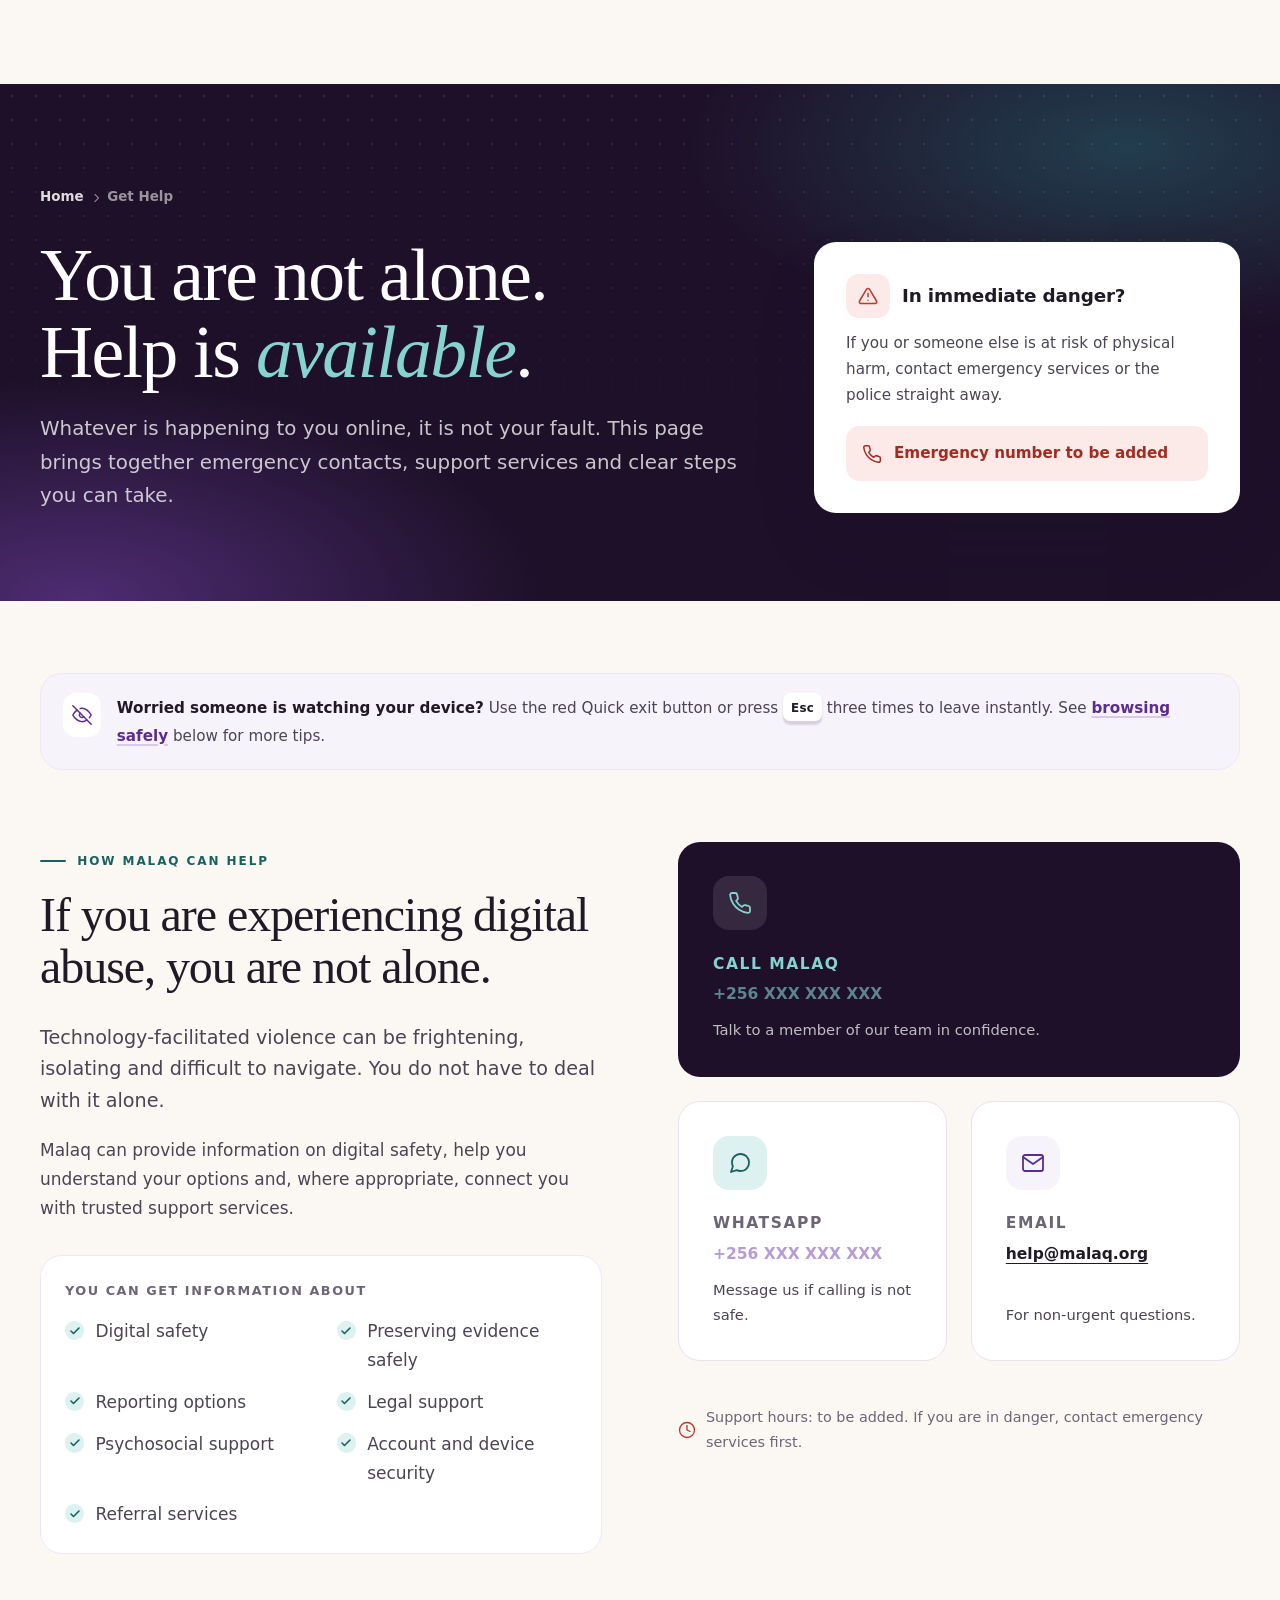
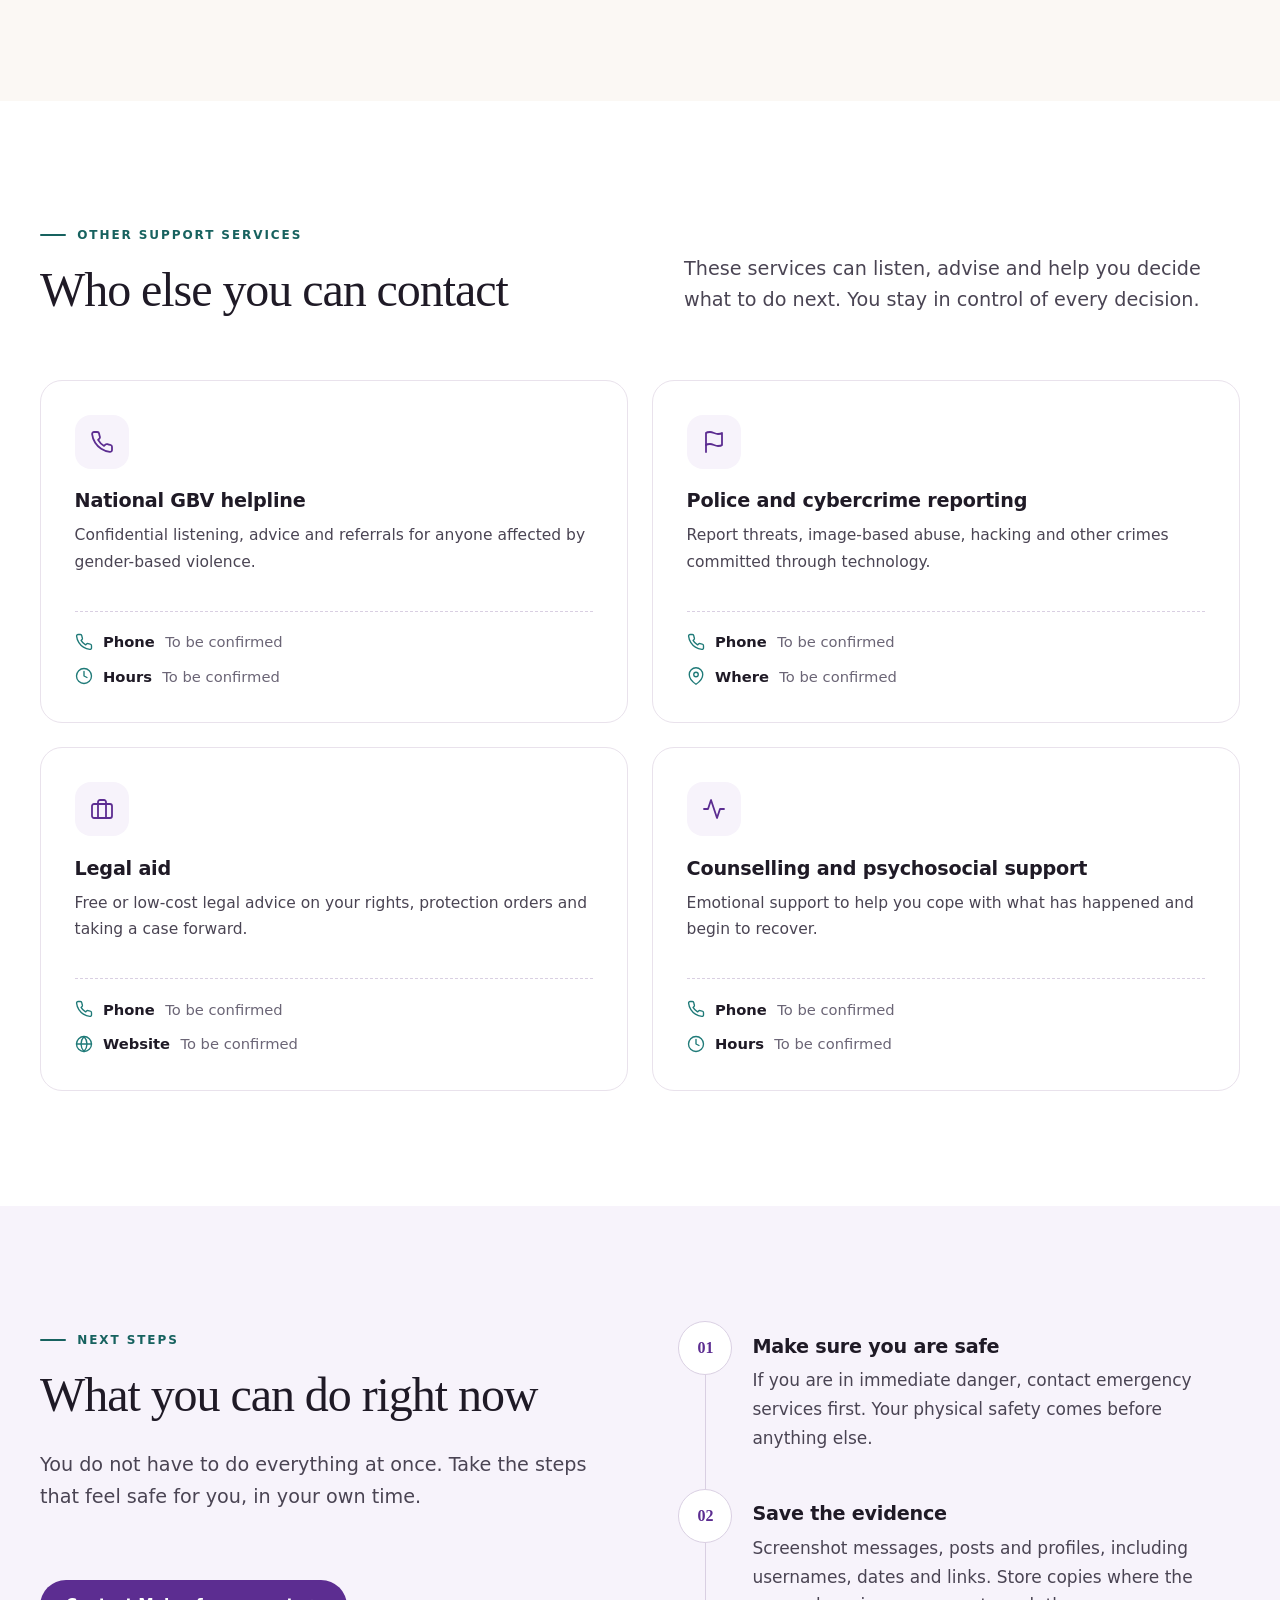
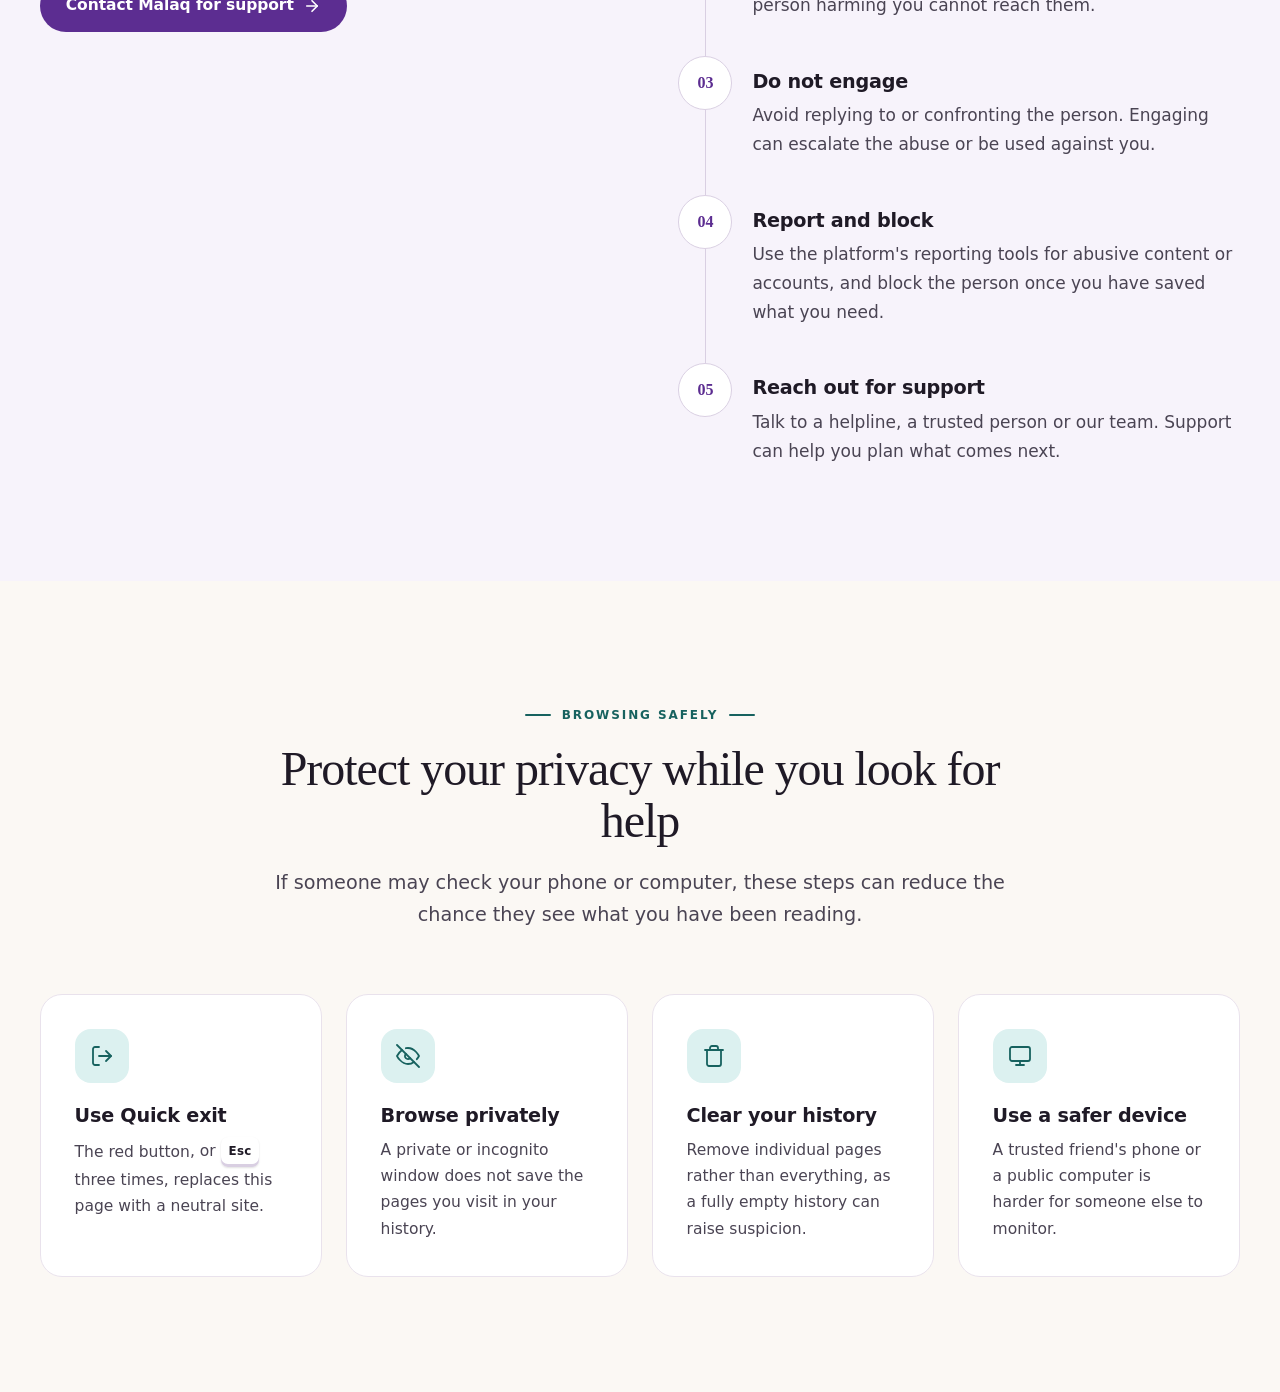
==== commit 75f17f26: "Add Nakaweesa Justin, drop board section, make Esc hints keyboard-only Adds Survivor support and pro" ====
--- a/get-help.html
+++ b/get-help.html
@@ -58,7 +58,7 @@
       <div class="container">
         <div class="notice" data-reveal>
           <span class="icon-badge icon-badge--sm"><svg class="icon" aria-hidden="true"><use href="assets/icons/sprite.svg#eye-off"></use></svg></span>
-          <p><strong>Worried someone is watching your device?</strong> Use the red Quick exit button or press <kbd>Esc</kbd> three times to leave instantly. See <a href="#browse-safely">browsing safely</a> below for more tips.</p>
+          <p><strong>Worried someone is watching your device?</strong> Use the red Quick exit button<span class="kbd-only"> or press <kbd>Esc</kbd> three times</span> to leave instantly. See <a href="#browse-safely">browsing safely</a> below for more tips.</p>
         </div>
       </div>
     </section>
@@ -204,7 +204,7 @@
           <article class="card card--hover" data-reveal>
             <span class="icon-badge icon-badge--teal"><svg class="icon" aria-hidden="true"><use href="assets/icons/sprite.svg#exit"></use></svg></span>
             <h3>Use Quick exit</h3>
-            <p>The red button, or <kbd>Esc</kbd> three times, replaces this page with a neutral site.</p>
+            <p>The red button<span class="kbd-only">, or <kbd>Esc</kbd> three times,</span> replaces this page with a neutral site.</p>
           </article>
           <article class="card card--hover" data-reveal data-reveal-delay="1">
             <span class="icon-badge icon-badge--teal"><svg class="icon" aria-hidden="true"><use href="assets/icons/sprite.svg#eye-off"></use></svg></span>
--- a/assets/css/main.css
+++ b/assets/css/main.css
@@ -3165,33 +3165,6 @@
   transform: translateY(-3px);
 }
 
-/* Team */
-.grid--team {
-  grid-template-columns: repeat(2, minmax(0, 1fr));
-}
-
-@media (min-width: 1024px) {
-  .grid--team {
-    grid-template-columns: repeat(4, minmax(0, 1fr));
-  }
-}
-
-@media (max-width: 639px) {
-  .team-card h3 {
-    font-size: 1rem;
-  }
-}
-
-.team-card h3 {
-  margin: 1.1rem 0 0.2rem;
-}
-
-.team-card p {
-  margin: 0;
-  font-size: 0.92rem;
-  color: var(--ink-3);
-}
-
 /* Posts */
 .post-featured {
   display: grid;
@@ -4096,26 +4069,190 @@
   transform: translateY(-4px);
 }
 
-/* Bio cards */
-.bio-card .ph--avatar {
+/* Founder feature */
+.founder {
+  display: grid;
+  gap: clamp(2.5rem, 6vw, 5.5rem);
+  align-items: center;
+}
+
+@media (min-width: 960px) {
+  .founder {
+    grid-template-columns: minmax(0, 0.8fr) minmax(0, 1.2fr);
+  }
+}
+
+.founder__photo {
+  position: relative;
+  width: 100%;
+  max-width: 440px;
+  margin: 0 auto;
+  isolation: isolate;
+}
+
+/* Offset outline behind the portrait panel. */
+.founder__photo::before {
+  content: "";
+  position: absolute;
+  inset: 1.1rem -1.1rem -1.1rem 1.1rem;
+  z-index: -1;
+  border: 1px solid var(--purple-200);
+  border-radius: var(--r-xl);
+}
+
+.founder__photo picture {
+  display: block;
+  overflow: hidden;
+  border-radius: var(--r-xl);
+  background: linear-gradient(165deg, var(--purple-100), var(--teal-100));
+}
+
+/* The studio photo has a white background: multiply lets the tinted
+   panel show through it, so the portrait reads as a cut-out. */
+.founder__photo img {
+  display: block;
+  width: 100%;
+  height: auto;
+  aspect-ratio: 4 / 5;
+  object-fit: cover;
+  object-position: center top;
+  mix-blend-mode: multiply;
+}
+
+.founder__name {
   margin-bottom: 1.25rem;
-}
-
-.bio-card__role {
-  margin: 0 0 0.75rem;
-  font-size: 0.85rem;
+  font-size: clamp(2.3rem, 4.6vw, 3.6rem);
+}
+
+.founder__caption {
+  position: absolute;
+  left: 0.9rem;
+  bottom: 0.9rem;
+  display: flex;
+  align-items: center;
+  gap: 0.8rem;
+  padding: 0.8rem 1.15rem 0.8rem 0.8rem;
+  border-radius: var(--r-md);
+  background: var(--plum-900);
+  color: rgba(255, 255, 255, 0.7);
+  font-size: 0.82rem;
+  line-height: 1.35;
+  box-shadow: var(--shadow-lg);
+}
+
+.founder__caption strong {
+  display: block;
+  font-size: 0.98rem;
+  color: #fff;
+}
+
+@media (min-width: 1100px) {
+  .founder__caption {
+    left: -1.75rem;
+    bottom: 2.25rem;
+  }
+}
+
+.founder__facts {
+  display: grid;
+  gap: 1rem;
+  margin: 2.25rem 0 0;
+  padding: 1.75rem 0 0;
+  list-style: none;
+  border-top: 1px solid var(--line-strong);
+}
+
+@media (min-width: 640px) {
+  .founder__facts {
+    grid-template-columns: repeat(2, minmax(0, 1fr));
+    gap: 1.5rem;
+  }
+}
+
+/* Team member cards */
+.grid--members {
+  grid-template-columns: repeat(2, minmax(0, 1fr));
+  gap: clamp(1rem, 2.4vw, 1.75rem);
+}
+
+/* Fixed-width cards, centred, so a small team never looks lopsided. */
+@media (min-width: 640px) {
+  .grid--members {
+    grid-template-columns: repeat(auto-fit, minmax(0, 280px));
+    justify-content: center;
+  }
+}
+
+.member__photo {
+  margin: 0 0 1.1rem;
+  overflow: hidden;
+  aspect-ratio: 4 / 5;
+  border-radius: var(--r-lg);
+  background: linear-gradient(165deg, var(--purple-100), var(--teal-100));
+  isolation: isolate;
+}
+
+.member__photo picture {
+  display: block;
+  height: 100%;
+}
+
+.member__photo img {
+  width: 100%;
+  height: 100%;
+  object-fit: cover;
+  object-position: center top;
+  mix-blend-mode: multiply;
+  transition: transform 0.7s var(--ease);
+}
+
+/* For photos that do not have a white background. */
+.member__photo--plain img {
+  mix-blend-mode: normal;
+}
+
+@media (hover: hover) {
+  .member:hover .member__photo img {
+    transform: scale(1.04);
+  }
+}
+
+.member__photo .ph {
+  min-height: 0;
+  border-radius: 0;
+  background-color: transparent;
+}
+
+.member h3 {
+  margin: 0 0 0.25rem;
+  font-size: 1.12rem;
+}
+
+.member__role {
+  margin: 0;
+  font-size: 0.78rem;
   font-weight: 800;
-  letter-spacing: 0.06em;
+  letter-spacing: 0.08em;
   text-transform: uppercase;
   color: var(--teal-700);
 }
 
-.bio-card p:last-child {
-  font-size: 0.93rem;
-  color: var(--ink-3);
+@media (max-width: 479px) {
+  .member h3 {
+    font-size: 1rem;
+  }
 }
 
 /* Utilities: last in the cascade so they win over component defaults. */
+
+/* Keyboard shortcuts mean nothing on a phone or tablet, so any text that
+   mentions one is hidden on touch devices. */
+@media (hover: none), (pointer: coarse) {
+  .kbd-only {
+    display: none !important;
+  }
+}
+
 .mt-lg {
   margin-top: clamp(2rem, 4vw, 3rem);
 }
